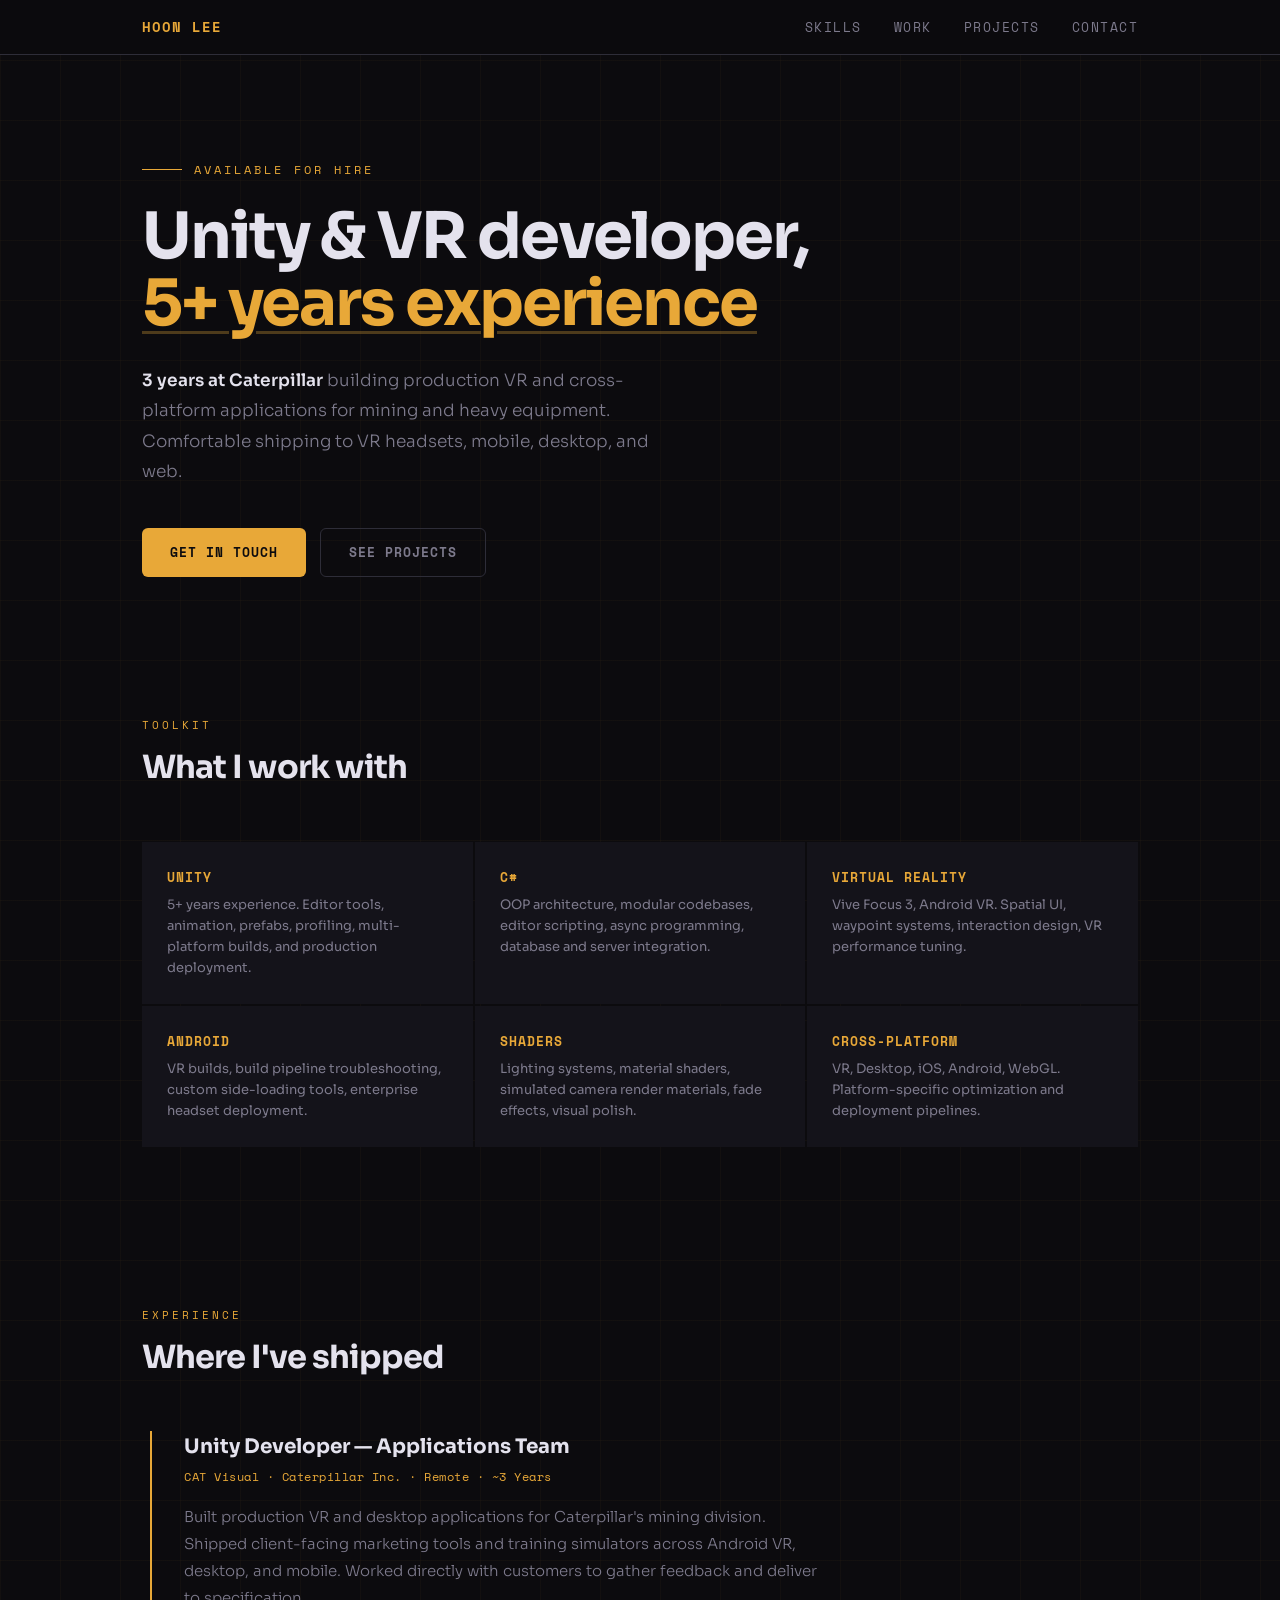
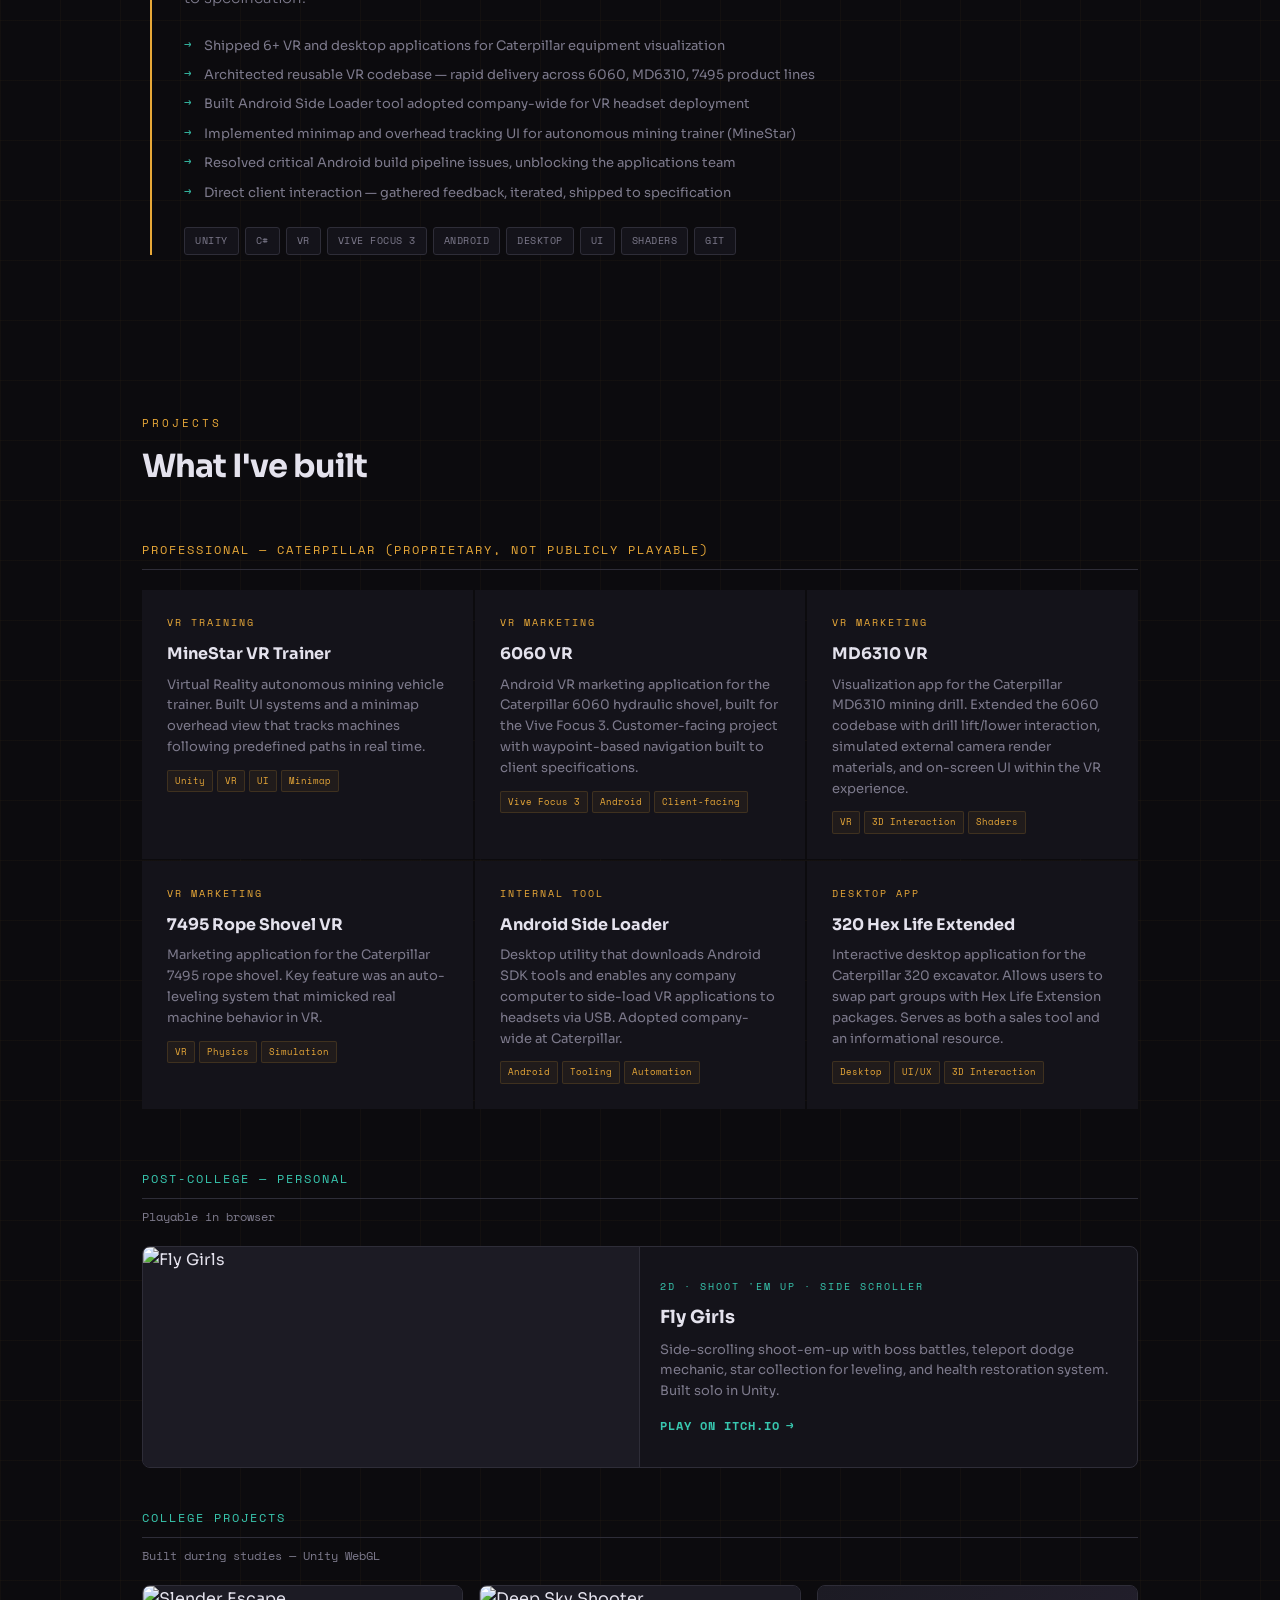
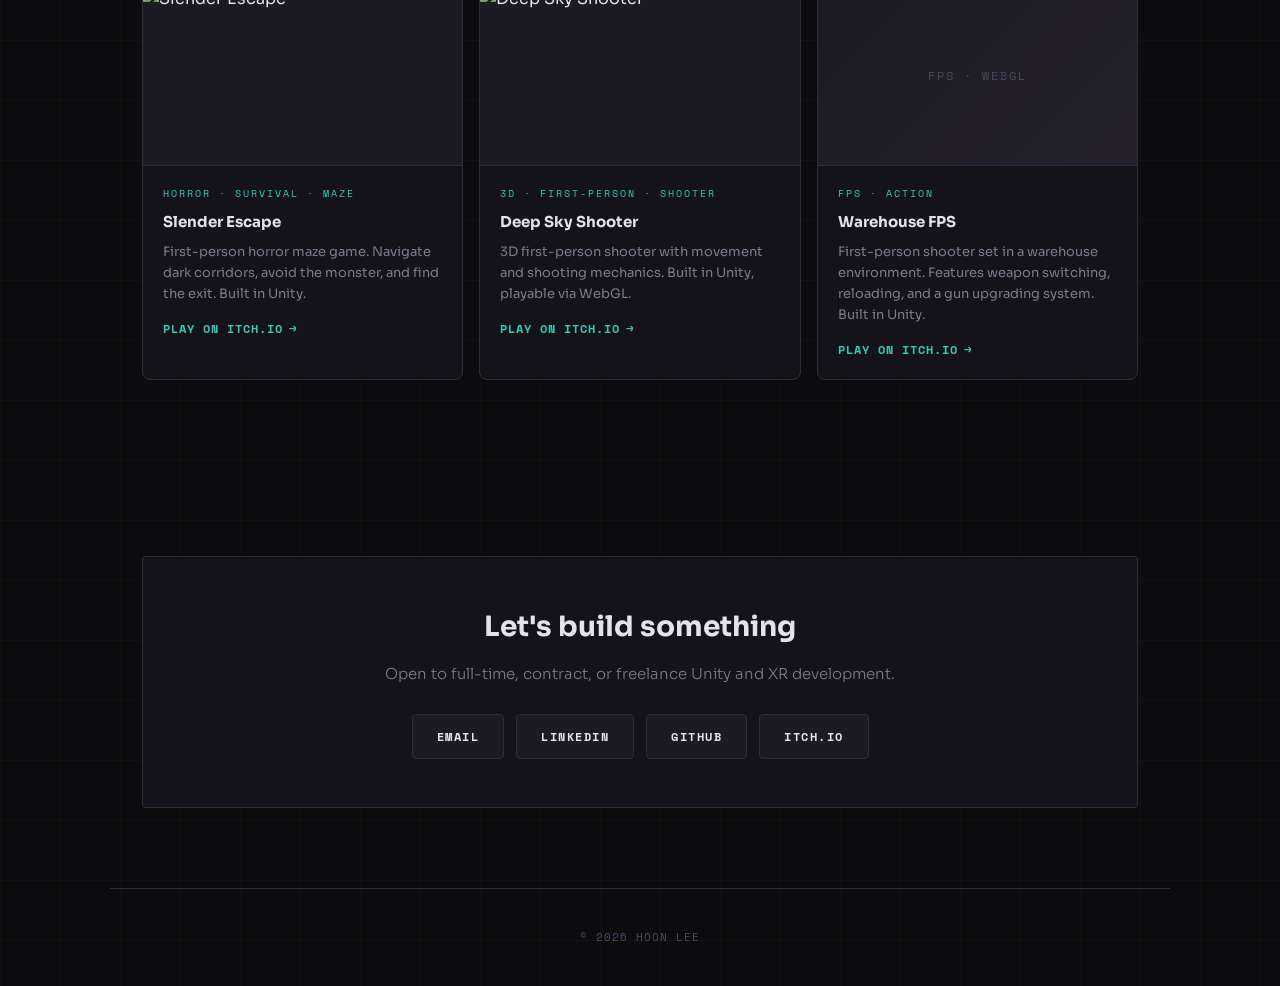
==== index.html @ 64b7b511 "Add files via upload" ====
<!DOCTYPE html>
<html lang="en">
<head>
<meta charset="UTF-8">
<meta name="viewport" content="width=device-width, initial-scale=1.0">
<title>Hoon Lee — Unity & VR Developer</title>
<link href="https://fonts.googleapis.com/css2?family=Space+Mono:wght@400;700&family=Sora:wght@300;400;600;700&display=swap" rel="stylesheet">
<style>
*, *::before, *::after { margin: 0; padding: 0; box-sizing: border-box; }
:root {
  --bg: #0c0b0e; --surface: #14131a; --surface2: #1c1b24; --border: #2e2d38;
  --text: #e4e2ed; --muted: #7d7a8c; --accent: #e8a838; --accent2: #38c8b0;
  --dim: #4a4860; --heading: 'Sora', sans-serif; --mono: 'Space Mono', monospace; --body: 'Sora', sans-serif;
}
body { font-family: var(--body); background: var(--bg); color: var(--text); line-height: 1.6; -webkit-font-smoothing: antialiased; background-image: linear-gradient(rgba(232,168,56,0.03) 1px, transparent 1px), linear-gradient(90deg, rgba(232,168,56,0.03) 1px, transparent 1px); background-size: 60px 60px; }
a { color: var(--accent2); text-decoration: none; transition: color 0.2s; }
a:hover { color: var(--accent); }
::selection { background: rgba(232,168,56,0.25); color: #fff; }
nav { position: fixed; top: 0; width: 100%; z-index: 100; background: rgba(12,11,14,0.9); backdrop-filter: blur(16px); border-bottom: 1px solid var(--border); }
nav .inner { max-width: 1060px; margin: 0 auto; padding: 16px 32px; display: flex; justify-content: space-between; align-items: center; }
nav .logo { font-family: var(--mono); font-weight: 700; font-size: 14px; color: var(--accent); letter-spacing: 1px; }
nav .links { display: flex; gap: 32px; }
nav .links a { color: var(--muted); font-size: 13px; font-family: var(--mono); text-transform: uppercase; letter-spacing: 1.5px; }
nav .links a:hover { color: var(--accent); }
.hero { max-width: 1060px; margin: 0 auto; padding: 160px 32px 60px; position: relative; }
.hero .eyebrow { font-family: var(--mono); font-size: 12px; color: var(--accent); text-transform: uppercase; letter-spacing: 3px; margin-bottom: 24px; display: flex; align-items: center; gap: 12px; }
.hero .eyebrow::before { content: ""; width: 40px; height: 1px; background: var(--accent); }
.hero h1 { font-family: var(--heading); font-size: clamp(40px, 7vw, 64px); font-weight: 700; line-height: 1.05; letter-spacing: -2px; margin-bottom: 28px; }
.hero h1 em { font-style: normal; color: var(--accent); text-decoration: underline; text-decoration-color: rgba(232,168,56,0.3); text-underline-offset: 6px; text-decoration-thickness: 3px; }
.hero .intro { font-size: 17px; color: var(--muted); max-width: 520px; line-height: 1.8; margin-bottom: 40px; font-weight: 300; }
.hero .intro strong { color: var(--text); font-weight: 600; }
.cta-row { display: flex; gap: 14px; flex-wrap: wrap; }
.btn { display: inline-flex; align-items: center; gap: 8px; padding: 13px 28px; border-radius: 6px; font-size: 13px; font-weight: 600; font-family: var(--mono); border: none; cursor: pointer; transition: all 0.25s; text-transform: uppercase; letter-spacing: 1px; }
.btn-primary { background: var(--accent); color: #0c0b0e; }
.btn-primary:hover { background: #d49530; color: #0c0b0e; }
.btn-ghost { background: transparent; color: var(--muted); border: 1px solid var(--border); }
.btn-ghost:hover { border-color: var(--accent); color: var(--accent); }
section { max-width: 1060px; margin: 0 auto; padding: 80px 32px; }
.sec-eyebrow { font-family: var(--mono); font-size: 11px; color: var(--accent); text-transform: uppercase; letter-spacing: 3px; margin-bottom: 8px; }
.sec-title { font-family: var(--heading); font-size: 32px; font-weight: 700; letter-spacing: -1px; margin-bottom: 48px; }
.skills-row { display: grid; grid-template-columns: repeat(3, 1fr); gap: 2px; }
.skill-item { background: var(--surface); padding: 24px; transition: background 0.2s; border: 1px solid transparent; }
.skill-item:hover { background: var(--surface2); border-color: var(--border); }
.skill-item h3 { font-family: var(--mono); font-size: 13px; color: var(--accent); text-transform: uppercase; letter-spacing: 1px; margin-bottom: 8px; }
.skill-item p { font-size: 13px; color: var(--muted); line-height: 1.6; }
.exp-block { border-left: 2px solid var(--accent); padding: 0 0 0 32px; margin-left: 8px; }
.exp-block .role { font-family: var(--heading); font-size: 20px; font-weight: 700; margin-bottom: 4px; }
.exp-block .meta { font-family: var(--mono); font-size: 12px; color: var(--accent); margin-bottom: 16px; letter-spacing: 0.5px; }
.exp-block .summary { font-size: 15px; color: var(--muted); line-height: 1.8; margin-bottom: 20px; max-width: 640px; font-weight: 300; }
.exp-list { list-style: none; padding: 0; margin-bottom: 20px; }
.exp-list li { font-size: 13px; color: var(--muted); line-height: 1.8; padding: 3px 0 3px 20px; position: relative; }
.exp-list li::before { content: "→"; position: absolute; left: 0; color: var(--accent2); font-family: var(--mono); font-size: 12px; }
.tag-row { display: flex; flex-wrap: wrap; gap: 6px; }
.tag-row span { font-size: 10px; font-family: var(--mono); padding: 5px 10px; background: var(--surface); border: 1px solid var(--border); border-radius: 3px; color: var(--muted); text-transform: uppercase; letter-spacing: 0.5px; }
.pro-label-bar { font-family: var(--mono); font-size: 12px; color: var(--accent); border-bottom: 1px solid var(--border); padding-bottom: 10px; margin-bottom: 20px; text-transform: uppercase; letter-spacing: 2px; }
.pro-grid { display: grid; grid-template-columns: repeat(auto-fit, minmax(300px, 1fr)); gap: 2px; margin-bottom: 60px; }
.pro-card { background: var(--surface); padding: 24px; border: 1px solid transparent; transition: all 0.2s; }
.pro-card:hover { border-color: var(--accent); background: var(--surface2); }
.pro-card .ptype { font-size: 10px; font-family: var(--mono); color: var(--accent); text-transform: uppercase; letter-spacing: 2px; margin-bottom: 10px; }
.pro-card h3 { font-size: 16px; font-weight: 700; margin-bottom: 8px; }
.pro-card p { font-size: 13px; color: var(--muted); line-height: 1.6; }
.pro-card .ptags { display: flex; flex-wrap: wrap; gap: 4px; margin-top: 12px; }
.pro-card .ptags span { font-size: 9px; font-family: var(--mono); padding: 3px 7px; background: rgba(232,168,56,0.06); border: 1px solid rgba(232,168,56,0.15); color: var(--accent); border-radius: 2px; }
.personal-label-bar { font-family: var(--mono); font-size: 12px; color: var(--accent2); border-bottom: 1px solid var(--border); padding-bottom: 10px; margin-bottom: 8px; text-transform: uppercase; letter-spacing: 2px; }
.personal-sub { font-size: 12px; color: var(--muted); margin-bottom: 20px; font-family: var(--mono); }
.game-grid { display: grid; grid-template-columns: repeat(auto-fit, minmax(280px, 1fr)); gap: 16px; margin-bottom: 16px; }
.game-card { background: var(--surface); border: 1px solid var(--border); border-radius: 8px; overflow: hidden; transition: all 0.25s; }
.game-card:hover { border-color: var(--accent2); transform: translateY(-4px); }
.game-card.featured { grid-column: 1 / -1; display: grid; grid-template-columns: 1fr 1fr; }
.game-thumb { height: 180px; background: var(--surface2); overflow: hidden; border-bottom: 1px solid var(--border); }
.game-card.featured .game-thumb { height: auto; min-height: 220px; border-bottom: none; border-right: 1px solid var(--border); }
.game-thumb img { width: 100%; height: 100%; object-fit: cover; display: block; }
.game-body { padding: 20px; display: flex; flex-direction: column; justify-content: center; }
.game-body .genre { font-size: 10px; font-family: var(--mono); color: var(--accent2); text-transform: uppercase; letter-spacing: 2px; margin-bottom: 8px; }
.game-body h3 { font-size: 18px; font-weight: 700; margin-bottom: 8px; }
.game-card:not(.featured) .game-body h3 { font-size: 15px; }
.game-body p { font-size: 13px; color: var(--muted); line-height: 1.6; margin-bottom: 14px; }
.game-link { display: inline-flex; align-items: center; gap: 6px; font-size: 12px; font-family: var(--mono); font-weight: 700; color: var(--accent2); text-transform: uppercase; letter-spacing: 1px; transition: color 0.2s; }
.game-link:hover { color: var(--accent); }
.game-link::after { content: "→"; }
.contact-block { background: var(--surface); border: 1px solid var(--border); padding: 48px; text-align: center; border-radius: 4px; }
.contact-block h2 { font-family: var(--heading); font-size: 28px; font-weight: 700; margin-bottom: 12px; }
.contact-block p { color: var(--muted); margin-bottom: 28px; font-size: 15px; font-weight: 300; }
.contact-row { display: flex; gap: 12px; justify-content: center; flex-wrap: wrap; }
.contact-row a { padding: 12px 24px; font-size: 12px; font-family: var(--mono); font-weight: 700; text-transform: uppercase; letter-spacing: 1.5px; background: var(--surface2); border: 1px solid var(--border); color: var(--text); border-radius: 4px; transition: all 0.2s; }
.contact-row a:hover { border-color: var(--accent); color: var(--accent); }
footer { max-width: 1060px; margin: 0 auto; padding: 40px 32px; text-align: center; font-family: var(--mono); font-size: 11px; color: var(--dim); border-top: 1px solid var(--border); letter-spacing: 1px; }
@media (max-width: 768px) { .skills-row { grid-template-columns: 1fr; } .game-card.featured { grid-template-columns: 1fr; } .game-card.featured .game-thumb { border-right: none; border-bottom: 1px solid var(--border); min-height: 180px; } nav .links { gap: 18px; } .hero { padding: 130px 20px 40px; } section { padding: 60px 20px; } }
</style>
</head>
<body>

<nav><div class="inner">
  <div class="logo">HOON LEE</div>
  <div class="links">
    <a href="#skills">Skills</a>
    <a href="#work">Work</a>
    <a href="#projects">Projects</a>
    <a href="#contact">Contact</a>
  </div>
</div></nav>

<div class="hero">
  <div class="eyebrow">Available for hire</div>
  <h1>Unity & VR developer,<br><em>5+ years experience</em></h1>
  <p class="intro">
    <strong>3 years at Caterpillar</strong> building production VR and cross-platform applications for mining and heavy equipment. Comfortable shipping to VR headsets, mobile, desktop, and web.
  </p>
  <div class="cta-row">
    <a href="mailto:hoon.lee.114@gmail.com" class="btn btn-primary">Get in touch</a>
    <a href="#projects" class="btn btn-ghost">See projects</a>
  </div>
</div>

<section id="skills">
  <div class="sec-eyebrow">Toolkit</div>
  <div class="sec-title">What I work with</div>
  <div class="skills-row">
    <div class="skill-item"><h3>Unity</h3><p>5+ years experience. Editor tools, animation, prefabs, profiling, multi-platform builds, and production deployment.</p></div>
    <div class="skill-item"><h3>C#</h3><p>OOP architecture, modular codebases, editor scripting, async programming, database and server integration.</p></div>
    <div class="skill-item"><h3>Virtual Reality</h3><p>Vive Focus 3, Android VR. Spatial UI, waypoint systems, interaction design, VR performance tuning.</p></div>
    <div class="skill-item"><h3>Android</h3><p>VR builds, build pipeline troubleshooting, custom side-loading tools, enterprise headset deployment.</p></div>
    <div class="skill-item"><h3>Shaders</h3><p>Lighting systems, material shaders, simulated camera render materials, fade effects, visual polish.</p></div>
    <div class="skill-item"><h3>Cross-Platform</h3><p>VR, Desktop, iOS, Android, WebGL. Platform-specific optimization and deployment pipelines.</p></div>
  </div>
</section>

<section id="work">
  <div class="sec-eyebrow">Experience</div>
  <div class="sec-title">Where I've shipped</div>
  <div class="exp-block">
    <div class="role">Unity Developer — Applications Team</div>
    <div class="meta">CAT Visual · Caterpillar Inc. · Remote · ~3 Years</div>
    <p class="summary">Built production VR and desktop applications for Caterpillar's mining division. Shipped client-facing marketing tools and training simulators across Android VR, desktop, and mobile. Worked directly with customers to gather feedback and deliver to specification.</p>
    <ul class="exp-list">
      <li>Shipped 6+ VR and desktop applications for Caterpillar equipment visualization</li>
      <li>Architected reusable VR codebase — rapid delivery across 6060, MD6310, 7495 product lines</li>
      <li>Built Android Side Loader tool adopted company-wide for VR headset deployment</li>
      <li>Implemented minimap and overhead tracking UI for autonomous mining trainer (MineStar)</li>
      <li>Resolved critical Android build pipeline issues, unblocking the applications team</li>
      <li>Direct client interaction — gathered feedback, iterated, shipped to specification</li>
    </ul>
    <div class="tag-row">
      <span>Unity</span><span>C#</span><span>VR</span><span>Vive Focus 3</span>
      <span>Android</span><span>Desktop</span><span>UI</span><span>Shaders</span><span>Git</span>
    </div>
  </div>
</section>

<section id="projects">
  <div class="sec-eyebrow">Projects</div>
  <div class="sec-title">What I've built</div>

  <div class="pro-label-bar">Professional — Caterpillar (proprietary, not publicly playable)</div>
  <div class="pro-grid">
    <div class="pro-card"><div class="ptype">VR Training</div><h3>MineStar VR Trainer</h3><p>Virtual Reality autonomous mining vehicle trainer. Built UI systems and a minimap overhead view that tracks machines following predefined paths in real time.</p><div class="ptags"><span>Unity</span><span>VR</span><span>UI</span><span>Minimap</span></div></div>
    <div class="pro-card"><div class="ptype">VR Marketing</div><h3>6060 VR</h3><p>Android VR marketing application for the Caterpillar 6060 hydraulic shovel, built for the Vive Focus 3. Customer-facing project with waypoint-based navigation built to client specifications.</p><div class="ptags"><span>Vive Focus 3</span><span>Android</span><span>Client-facing</span></div></div>
    <div class="pro-card"><div class="ptype">VR Marketing</div><h3>MD6310 VR</h3><p>Visualization app for the Caterpillar MD6310 mining drill. Extended the 6060 codebase with drill lift/lower interaction, simulated external camera render materials, and on-screen UI within the VR experience.</p><div class="ptags"><span>VR</span><span>3D Interaction</span><span>Shaders</span></div></div>
    <div class="pro-card"><div class="ptype">VR Marketing</div><h3>7495 Rope Shovel VR</h3><p>Marketing application for the Caterpillar 7495 rope shovel. Key feature was an auto-leveling system that mimicked real machine behavior in VR.</p><div class="ptags"><span>VR</span><span>Physics</span><span>Simulation</span></div></div>
    <div class="pro-card"><div class="ptype">Internal Tool</div><h3>Android Side Loader</h3><p>Desktop utility that downloads Android SDK tools and enables any company computer to side-load VR applications to headsets via USB. Adopted company-wide at Caterpillar.</p><div class="ptags"><span>Android</span><span>Tooling</span><span>Automation</span></div></div>
    <div class="pro-card"><div class="ptype">Desktop App</div><h3>320 Hex Life Extended</h3><p>Interactive desktop application for the Caterpillar 320 excavator. Allows users to swap part groups with Hex Life Extension packages. Serves as both a sales tool and an informational resource.</p><div class="ptags"><span>Desktop</span><span>UI/UX</span><span>3D Interaction</span></div></div>
  </div>

  <div class="personal-label-bar">Post-College — Personal</div>
  <div class="personal-sub">Playable in browser</div>
  <div class="game-grid" style="margin-bottom: 40px;">
    <div class="game-card featured">
      <div class="game-thumb"><img src="https://img.itch.zone/aW1hZ2UvMTMxNzE5NS83NjU5ODg1LnBuZw==/original/VLZC6c.png" alt="Fly Girls"></div>
      <div class="game-body">
        <div class="genre">2D · Shoot 'Em Up · Side Scroller</div>
        <h3>Fly Girls</h3>
        <p>Side-scrolling shoot-em-up with boss battles, teleport dodge mechanic, star collection for leveling, and health restoration system. Built solo in Unity.</p>
        <a href="https://hoonlee119.itch.io/fly-girls" target="_blank" class="game-link">Play on itch.io</a>
      </div>
    </div>
  </div>

  <div class="personal-label-bar">College Projects</div>
  <div class="personal-sub">Built during studies — Unity WebGL</div>
  <div class="game-grid">
    <div class="game-card">
      <div class="game-thumb"><img src="https://img.itch.zone/aW1hZ2UvMTM4MjY2My84MTAwMjYwLnBuZw==/original/MjdB%2Ff.png" alt="Slender Escape"></div>
      <div class="game-body">
        <div class="genre">Horror · Survival · Maze</div>
        <h3>Slender Escape</h3>
        <p>First-person horror maze game. Navigate dark corridors, avoid the monster, and find the exit. Built in Unity.</p>
        <a href="https://hoonlee119.itch.io/slender-escape" target="_blank" class="game-link">Play on itch.io</a>
      </div>
    </div>
    <div class="game-card">
      <div class="game-thumb"><img src="https://img.itch.zone/aW1hZ2UvMTM3OTkyNy84MTAwMjA3LnBuZw==/original/qgqDSd.png" alt="Deep Sky Shooter"></div>
      <div class="game-body">
        <div class="genre">3D · First-Person · Shooter</div>
        <h3>Deep Sky Shooter</h3>
        <p>3D first-person shooter with movement and shooting mechanics. Built in Unity, playable via WebGL.</p>
        <a href="https://hoonlee119.itch.io/skyshooter" target="_blank" class="game-link">Play on itch.io</a>
      </div>
    </div>
    <div class="game-card">
      <div class="game-thumb" style="background: linear-gradient(135deg, #1c1b24, #24202e); display:flex; align-items:center; justify-content:center;"><span style="color: var(--dim); font-family: var(--mono); font-size: 12px; letter-spacing: 2px;">FPS · WEBGL</span></div>
      <div class="game-body">
        <div class="genre">FPS · Action</div>
        <h3>Warehouse FPS</h3>
        <p>First-person shooter set in a warehouse environment. Features weapon switching, reloading, and a gun upgrading system. Built in Unity.</p>
        <a href="https://hoonlee119.itch.io/warehouse-fps" target="_blank" class="game-link">Play on itch.io</a>
      </div>
    </div>
  </div>
</section>

<section id="contact">
  <div class="contact-block">
    <h2>Let's build something</h2>
    <p>Open to full-time, contract, or freelance Unity and XR development.</p>
    <div class="contact-row">
      <a href="mailto:hoon.lee.114@gmail.com">Email</a>
      <a href="https://www.linkedin.com/in/hoon-lee-751115164/" target="_blank">LinkedIn</a>
      <a href="https://github.com/heaplar" target="_blank">GitHub</a>
      <a href="https://hoonlee119.itch.io" target="_blank">itch.io</a>
    </div>
  </div>
</section>

<footer>&copy; 2026 HOON LEE</footer>

</body>
</html>
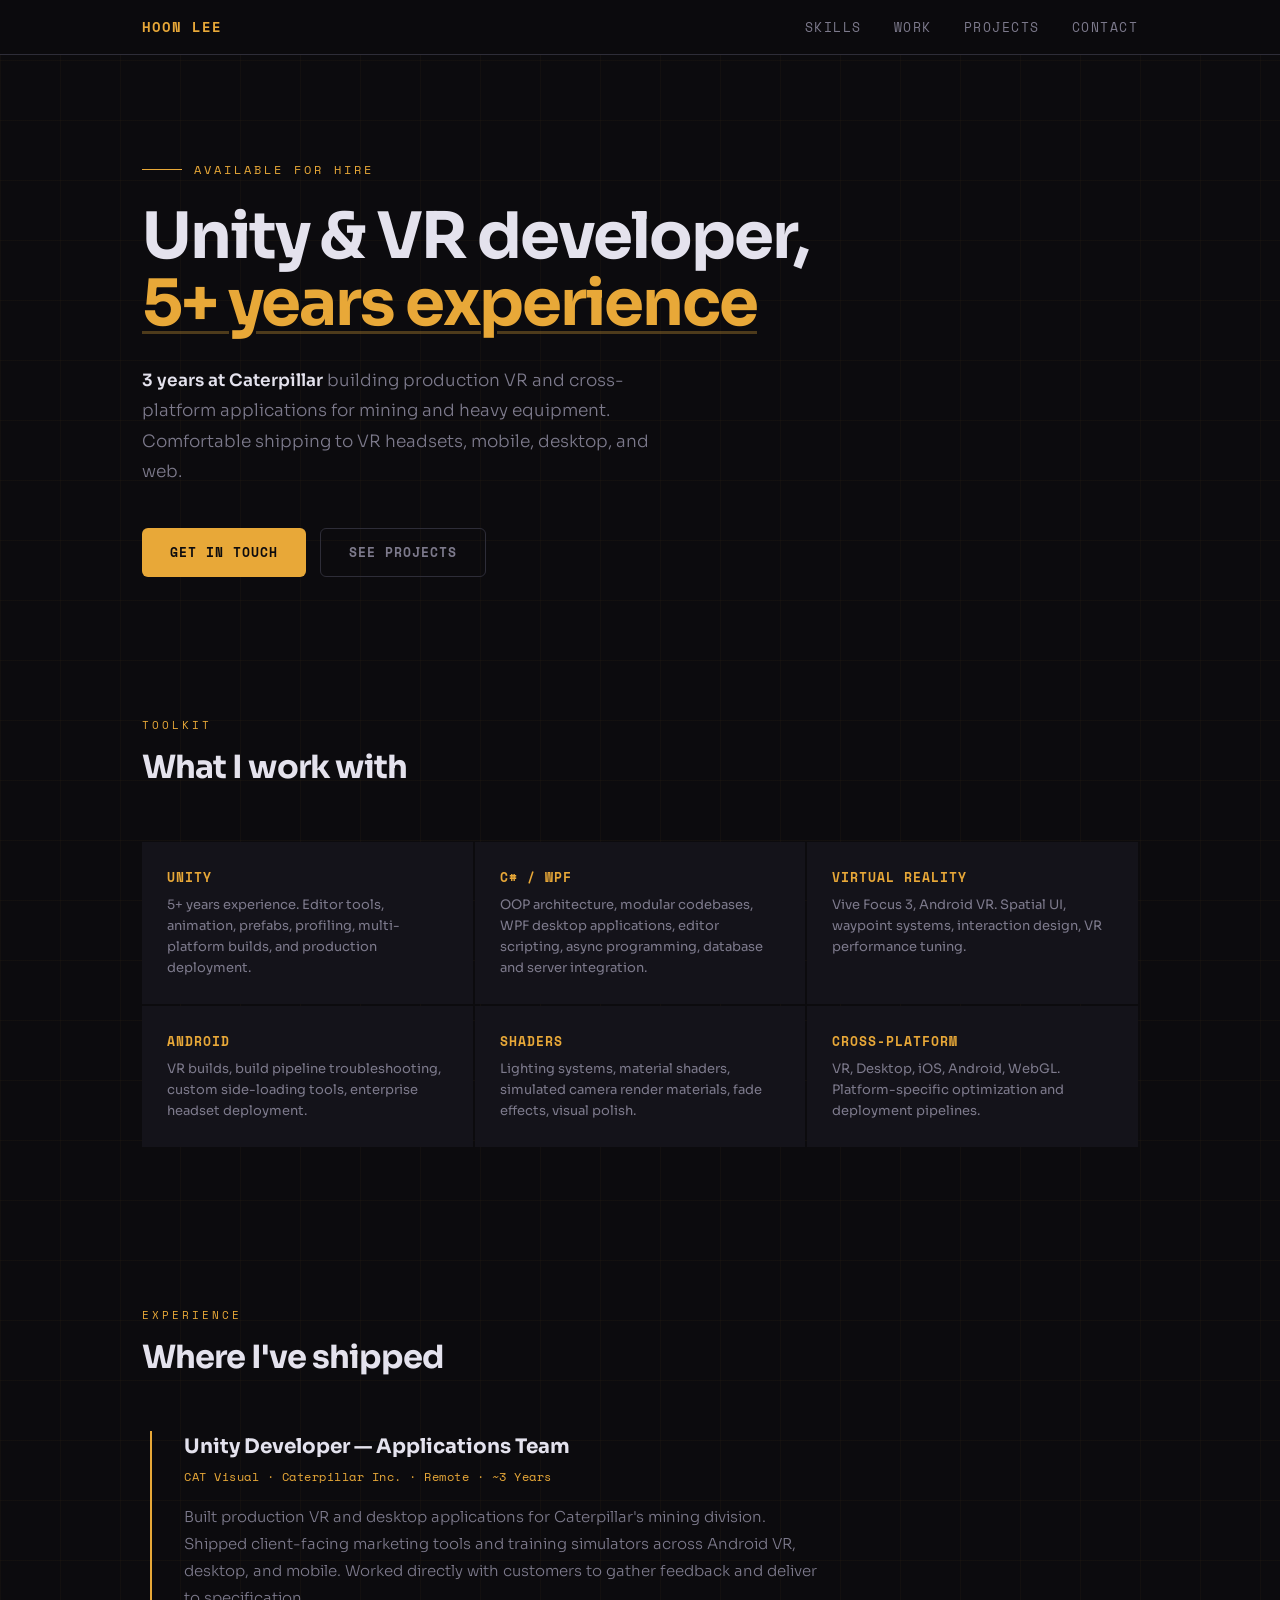
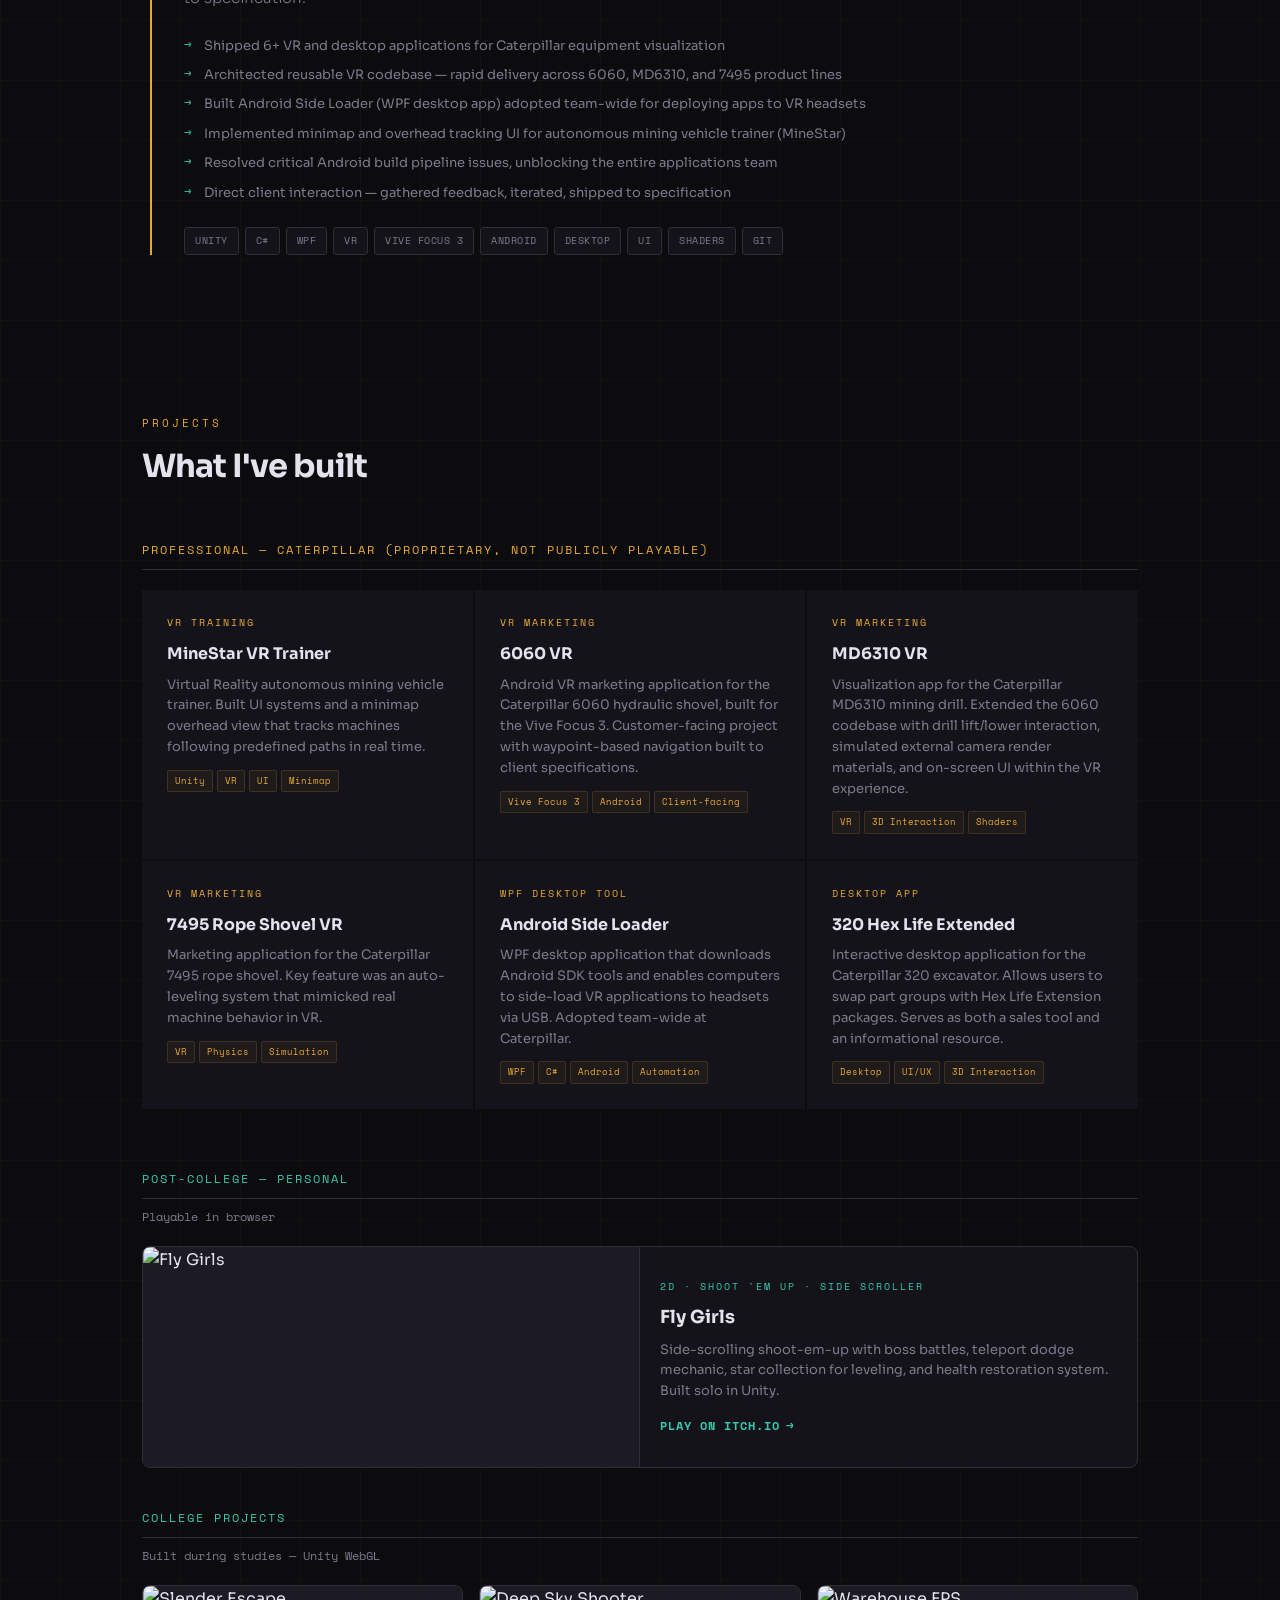
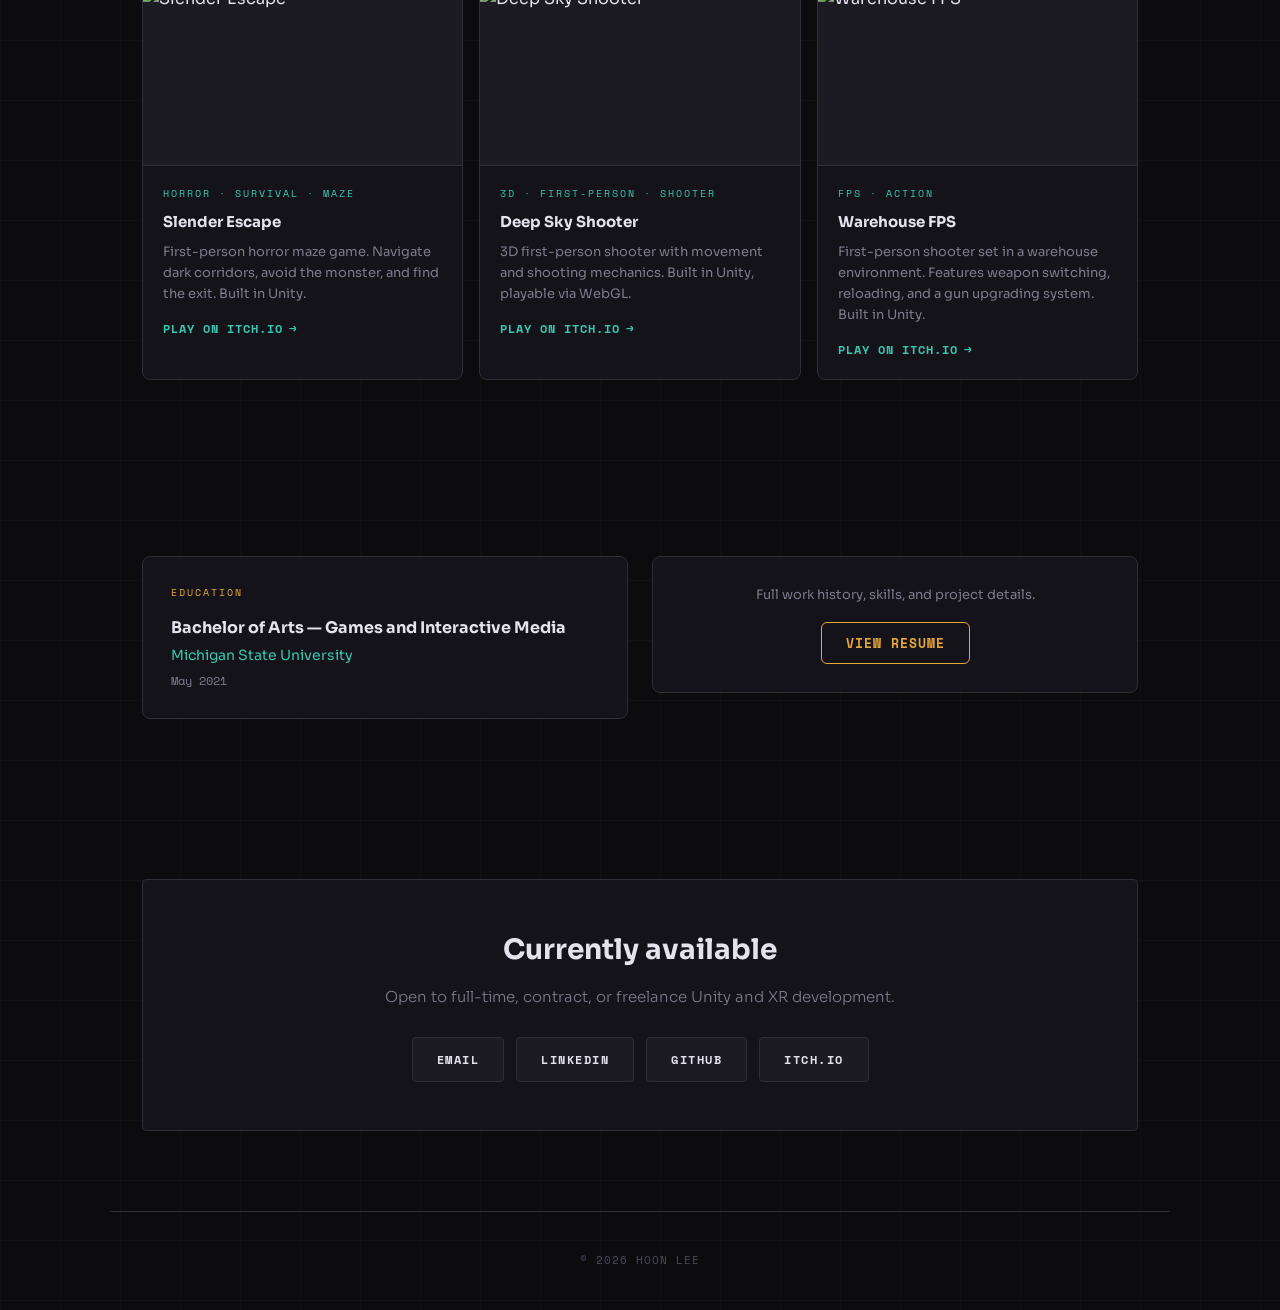
==== commit 802a3365: "Add files via upload" ====
--- a/index.html
+++ b/index.html
@@ -22,7 +22,7 @@
 nav .links { display: flex; gap: 32px; }
 nav .links a { color: var(--muted); font-size: 13px; font-family: var(--mono); text-transform: uppercase; letter-spacing: 1.5px; }
 nav .links a:hover { color: var(--accent); }
-.hero { max-width: 1060px; margin: 0 auto; padding: 160px 32px 60px; position: relative; }
+.hero { max-width: 1060px; margin: 0 auto; padding: 160px 32px 60px; }
 .hero .eyebrow { font-family: var(--mono); font-size: 12px; color: var(--accent); text-transform: uppercase; letter-spacing: 3px; margin-bottom: 24px; display: flex; align-items: center; gap: 12px; }
 .hero .eyebrow::before { content: ""; width: 40px; height: 1px; background: var(--accent); }
 .hero h1 { font-family: var(--heading); font-size: clamp(40px, 7vw, 64px); font-weight: 700; line-height: 1.05; letter-spacing: -2px; margin-bottom: 28px; }
@@ -78,6 +78,16 @@
 .game-link { display: inline-flex; align-items: center; gap: 6px; font-size: 12px; font-family: var(--mono); font-weight: 700; color: var(--accent2); text-transform: uppercase; letter-spacing: 1px; transition: color 0.2s; }
 .game-link:hover { color: var(--accent); }
 .game-link::after { content: "→"; }
+.bottom-row { display: grid; grid-template-columns: 1fr 1fr; gap: 24px; align-items: start; }
+.edu-card { background: var(--surface); border: 1px solid var(--border); border-radius: 8px; padding: 28px; }
+.edu-card .edu-eyebrow { font-family: var(--mono); font-size: 10px; color: var(--accent); text-transform: uppercase; letter-spacing: 2px; margin-bottom: 14px; }
+.edu-card .degree { font-size: 16px; font-weight: 700; margin-bottom: 4px; }
+.edu-card .school { font-size: 14px; color: var(--accent2); margin-bottom: 4px; }
+.edu-card .year { font-family: var(--mono); font-size: 12px; color: var(--muted); }
+.resume-card { background: var(--surface); border: 1px solid var(--border); border-radius: 8px; padding: 28px; display: flex; flex-direction: column; justify-content: center; align-items: center; text-align: center; }
+.resume-card p { font-size: 13px; color: var(--muted); margin-bottom: 16px; }
+.resume-link { display: inline-flex; align-items: center; gap: 8px; font-size: 13px; font-family: var(--mono); font-weight: 700; color: var(--accent); text-transform: uppercase; letter-spacing: 1px; padding: 10px 24px; border: 1px solid var(--accent); border-radius: 6px; transition: all 0.2s; }
+.resume-link:hover { background: var(--accent); color: #0c0b0e; }
 .contact-block { background: var(--surface); border: 1px solid var(--border); padding: 48px; text-align: center; border-radius: 4px; }
 .contact-block h2 { font-family: var(--heading); font-size: 28px; font-weight: 700; margin-bottom: 12px; }
 .contact-block p { color: var(--muted); margin-bottom: 28px; font-size: 15px; font-weight: 300; }
@@ -85,7 +95,7 @@
 .contact-row a { padding: 12px 24px; font-size: 12px; font-family: var(--mono); font-weight: 700; text-transform: uppercase; letter-spacing: 1.5px; background: var(--surface2); border: 1px solid var(--border); color: var(--text); border-radius: 4px; transition: all 0.2s; }
 .contact-row a:hover { border-color: var(--accent); color: var(--accent); }
 footer { max-width: 1060px; margin: 0 auto; padding: 40px 32px; text-align: center; font-family: var(--mono); font-size: 11px; color: var(--dim); border-top: 1px solid var(--border); letter-spacing: 1px; }
-@media (max-width: 768px) { .skills-row { grid-template-columns: 1fr; } .game-card.featured { grid-template-columns: 1fr; } .game-card.featured .game-thumb { border-right: none; border-bottom: 1px solid var(--border); min-height: 180px; } nav .links { gap: 18px; } .hero { padding: 130px 20px 40px; } section { padding: 60px 20px; } }
+@media (max-width: 768px) { .skills-row { grid-template-columns: 1fr; } .game-card.featured { grid-template-columns: 1fr; } .game-card.featured .game-thumb { border-right: none; border-bottom: 1px solid var(--border); min-height: 180px; } nav .links { gap: 18px; } .hero { padding: 130px 20px 40px; } section { padding: 60px 20px; } .bottom-row { grid-template-columns: 1fr; } }
 </style>
 </head>
 <body>
@@ -117,7 +127,7 @@
   <div class="sec-title">What I work with</div>
   <div class="skills-row">
     <div class="skill-item"><h3>Unity</h3><p>5+ years experience. Editor tools, animation, prefabs, profiling, multi-platform builds, and production deployment.</p></div>
-    <div class="skill-item"><h3>C#</h3><p>OOP architecture, modular codebases, editor scripting, async programming, database and server integration.</p></div>
+    <div class="skill-item"><h3>C# / WPF</h3><p>OOP architecture, modular codebases, WPF desktop applications, editor scripting, async programming, database and server integration.</p></div>
     <div class="skill-item"><h3>Virtual Reality</h3><p>Vive Focus 3, Android VR. Spatial UI, waypoint systems, interaction design, VR performance tuning.</p></div>
     <div class="skill-item"><h3>Android</h3><p>VR builds, build pipeline troubleshooting, custom side-loading tools, enterprise headset deployment.</p></div>
     <div class="skill-item"><h3>Shaders</h3><p>Lighting systems, material shaders, simulated camera render materials, fade effects, visual polish.</p></div>
@@ -134,14 +144,14 @@
     <p class="summary">Built production VR and desktop applications for Caterpillar's mining division. Shipped client-facing marketing tools and training simulators across Android VR, desktop, and mobile. Worked directly with customers to gather feedback and deliver to specification.</p>
     <ul class="exp-list">
       <li>Shipped 6+ VR and desktop applications for Caterpillar equipment visualization</li>
-      <li>Architected reusable VR codebase — rapid delivery across 6060, MD6310, 7495 product lines</li>
-      <li>Built Android Side Loader tool adopted company-wide for VR headset deployment</li>
-      <li>Implemented minimap and overhead tracking UI for autonomous mining trainer (MineStar)</li>
-      <li>Resolved critical Android build pipeline issues, unblocking the applications team</li>
+      <li>Architected reusable VR codebase — rapid delivery across 6060, MD6310, and 7495 product lines</li>
+      <li>Built Android Side Loader (WPF desktop app) adopted team-wide for deploying apps to VR headsets</li>
+      <li>Implemented minimap and overhead tracking UI for autonomous mining vehicle trainer (MineStar)</li>
+      <li>Resolved critical Android build pipeline issues, unblocking the entire applications team</li>
       <li>Direct client interaction — gathered feedback, iterated, shipped to specification</li>
     </ul>
     <div class="tag-row">
-      <span>Unity</span><span>C#</span><span>VR</span><span>Vive Focus 3</span>
+      <span>Unity</span><span>C#</span><span>WPF</span><span>VR</span><span>Vive Focus 3</span>
       <span>Android</span><span>Desktop</span><span>UI</span><span>Shaders</span><span>Git</span>
     </div>
   </div>
@@ -157,7 +167,7 @@
     <div class="pro-card"><div class="ptype">VR Marketing</div><h3>6060 VR</h3><p>Android VR marketing application for the Caterpillar 6060 hydraulic shovel, built for the Vive Focus 3. Customer-facing project with waypoint-based navigation built to client specifications.</p><div class="ptags"><span>Vive Focus 3</span><span>Android</span><span>Client-facing</span></div></div>
     <div class="pro-card"><div class="ptype">VR Marketing</div><h3>MD6310 VR</h3><p>Visualization app for the Caterpillar MD6310 mining drill. Extended the 6060 codebase with drill lift/lower interaction, simulated external camera render materials, and on-screen UI within the VR experience.</p><div class="ptags"><span>VR</span><span>3D Interaction</span><span>Shaders</span></div></div>
     <div class="pro-card"><div class="ptype">VR Marketing</div><h3>7495 Rope Shovel VR</h3><p>Marketing application for the Caterpillar 7495 rope shovel. Key feature was an auto-leveling system that mimicked real machine behavior in VR.</p><div class="ptags"><span>VR</span><span>Physics</span><span>Simulation</span></div></div>
-    <div class="pro-card"><div class="ptype">Internal Tool</div><h3>Android Side Loader</h3><p>Desktop utility that downloads Android SDK tools and enables any company computer to side-load VR applications to headsets via USB. Adopted company-wide at Caterpillar.</p><div class="ptags"><span>Android</span><span>Tooling</span><span>Automation</span></div></div>
+    <div class="pro-card"><div class="ptype">WPF Desktop Tool</div><h3>Android Side Loader</h3><p>WPF desktop application that downloads Android SDK tools and enables computers to side-load VR applications to headsets via USB. Adopted team-wide at Caterpillar.</p><div class="ptags"><span>WPF</span><span>C#</span><span>Android</span><span>Automation</span></div></div>
     <div class="pro-card"><div class="ptype">Desktop App</div><h3>320 Hex Life Extended</h3><p>Interactive desktop application for the Caterpillar 320 excavator. Allows users to swap part groups with Hex Life Extension packages. Serves as both a sales tool and an informational resource.</p><div class="ptags"><span>Desktop</span><span>UI/UX</span><span>3D Interaction</span></div></div>
   </div>
 
@@ -197,7 +207,7 @@
       </div>
     </div>
     <div class="game-card">
-      <div class="game-thumb" style="background: linear-gradient(135deg, #1c1b24, #24202e); display:flex; align-items:center; justify-content:center;"><span style="color: var(--dim); font-family: var(--mono); font-size: 12px; letter-spacing: 2px;">FPS · WEBGL</span></div>
+      <div class="game-thumb"><img src="https://img.itch.zone/aW1nLzI2NDgxNTgyLnBuZw==/315x250%23c/9A9AXL.png" alt="Warehouse FPS"></div>
       <div class="game-body">
         <div class="genre">FPS · Action</div>
         <h3>Warehouse FPS</h3>
@@ -208,9 +218,25 @@
   </div>
 </section>
 
+<!-- EDUCATION + RESUME below projects -->
+<section>
+  <div class="bottom-row">
+    <div class="edu-card">
+      <div class="edu-eyebrow">Education</div>
+      <div class="degree">Bachelor of Arts — Games and Interactive Media</div>
+      <div class="school">Michigan State University</div>
+      <div class="year">May 2021</div>
+    </div>
+    <div class="resume-card">
+      <p>Full work history, skills, and project details.</p>
+      <a href="Hoon_Lee_Resume.pdf" target="_blank" class="resume-link">View Resume</a>
+    </div>
+  </div>
+</section>
+
 <section id="contact">
   <div class="contact-block">
-    <h2>Let's build something</h2>
+    <h2>Currently available</h2>
     <p>Open to full-time, contract, or freelance Unity and XR development.</p>
     <div class="contact-row">
       <a href="mailto:hoon.lee.114@gmail.com">Email</a>
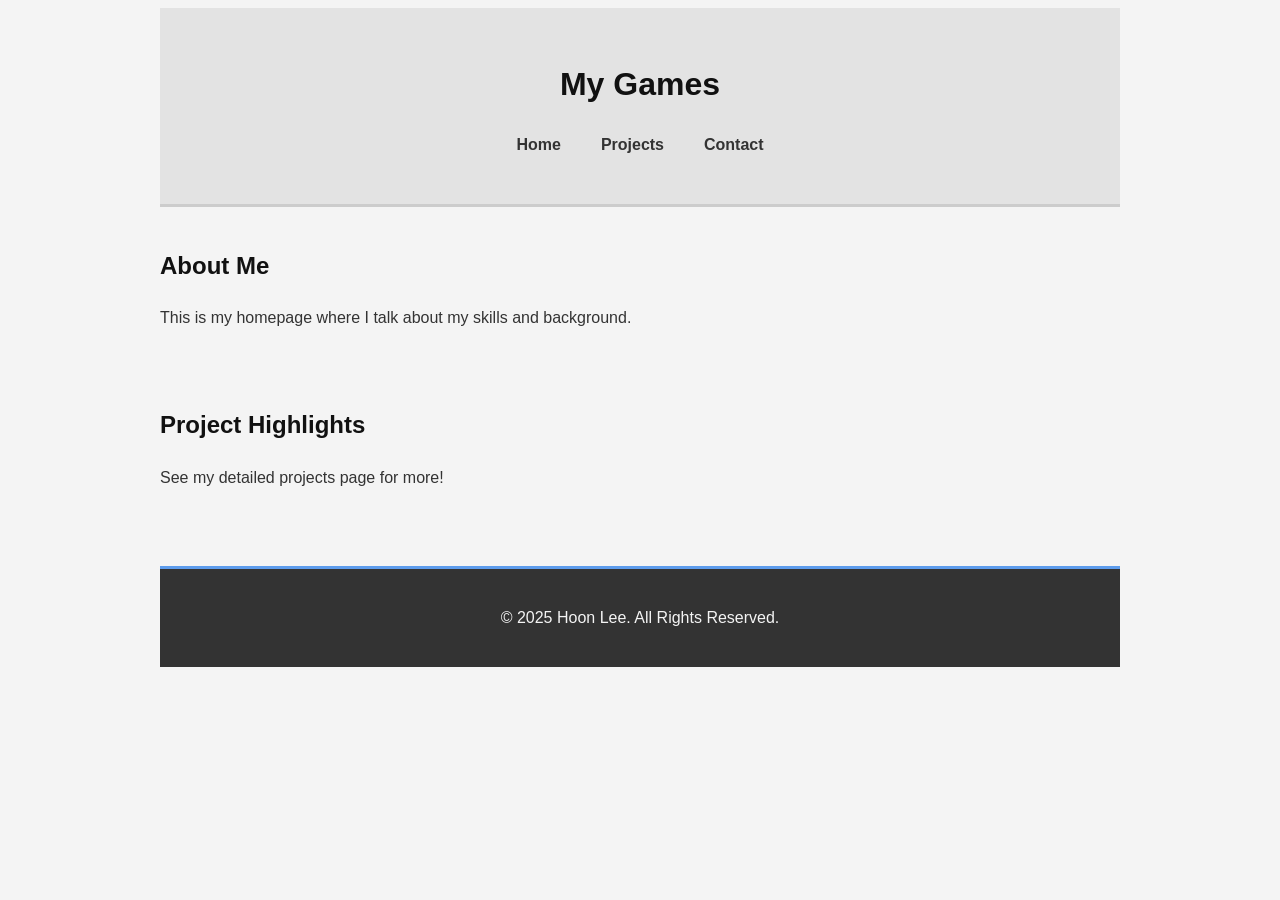
==== commit 36ca9e34: "Update" ====
--- a/index.html
+++ b/index.html
@@ -1,253 +1,40 @@
 <!DOCTYPE html>
 <html lang="en">
 <head>
-<meta charset="UTF-8">
-<meta name="viewport" content="width=device-width, initial-scale=1.0">
-<title>Hoon Lee — Unity & VR Developer</title>
-<link href="https://fonts.googleapis.com/css2?family=Space+Mono:wght@400;700&family=Sora:wght@300;400;600;700&display=swap" rel="stylesheet">
-<style>
-*, *::before, *::after { margin: 0; padding: 0; box-sizing: border-box; }
-:root {
-  --bg: #0c0b0e; --surface: #14131a; --surface2: #1c1b24; --border: #2e2d38;
-  --text: #e4e2ed; --muted: #7d7a8c; --accent: #e8a838; --accent2: #38c8b0;
-  --dim: #4a4860; --heading: 'Sora', sans-serif; --mono: 'Space Mono', monospace; --body: 'Sora', sans-serif;
-}
-body { font-family: var(--body); background: var(--bg); color: var(--text); line-height: 1.6; -webkit-font-smoothing: antialiased; background-image: linear-gradient(rgba(232,168,56,0.03) 1px, transparent 1px), linear-gradient(90deg, rgba(232,168,56,0.03) 1px, transparent 1px); background-size: 60px 60px; }
-a { color: var(--accent2); text-decoration: none; transition: color 0.2s; }
-a:hover { color: var(--accent); }
-::selection { background: rgba(232,168,56,0.25); color: #fff; }
-nav { position: fixed; top: 0; width: 100%; z-index: 100; background: rgba(12,11,14,0.9); backdrop-filter: blur(16px); border-bottom: 1px solid var(--border); }
-nav .inner { max-width: 1060px; margin: 0 auto; padding: 16px 32px; display: flex; justify-content: space-between; align-items: center; }
-nav .logo { font-family: var(--mono); font-weight: 700; font-size: 14px; color: var(--accent); letter-spacing: 1px; }
-nav .links { display: flex; gap: 32px; }
-nav .links a { color: var(--muted); font-size: 13px; font-family: var(--mono); text-transform: uppercase; letter-spacing: 1.5px; }
-nav .links a:hover { color: var(--accent); }
-.hero { max-width: 1060px; margin: 0 auto; padding: 160px 32px 60px; }
-.hero .eyebrow { font-family: var(--mono); font-size: 12px; color: var(--accent); text-transform: uppercase; letter-spacing: 3px; margin-bottom: 24px; display: flex; align-items: center; gap: 12px; }
-.hero .eyebrow::before { content: ""; width: 40px; height: 1px; background: var(--accent); }
-.hero h1 { font-family: var(--heading); font-size: clamp(40px, 7vw, 64px); font-weight: 700; line-height: 1.05; letter-spacing: -2px; margin-bottom: 28px; }
-.hero h1 em { font-style: normal; color: var(--accent); text-decoration: underline; text-decoration-color: rgba(232,168,56,0.3); text-underline-offset: 6px; text-decoration-thickness: 3px; }
-.hero .intro { font-size: 17px; color: var(--muted); max-width: 520px; line-height: 1.8; margin-bottom: 40px; font-weight: 300; }
-.hero .intro strong { color: var(--text); font-weight: 600; }
-.cta-row { display: flex; gap: 14px; flex-wrap: wrap; }
-.btn { display: inline-flex; align-items: center; gap: 8px; padding: 13px 28px; border-radius: 6px; font-size: 13px; font-weight: 600; font-family: var(--mono); border: none; cursor: pointer; transition: all 0.25s; text-transform: uppercase; letter-spacing: 1px; }
-.btn-primary { background: var(--accent); color: #0c0b0e; }
-.btn-primary:hover { background: #d49530; color: #0c0b0e; }
-.btn-ghost { background: transparent; color: var(--muted); border: 1px solid var(--border); }
-.btn-ghost:hover { border-color: var(--accent); color: var(--accent); }
-section { max-width: 1060px; margin: 0 auto; padding: 80px 32px; }
-.sec-eyebrow { font-family: var(--mono); font-size: 11px; color: var(--accent); text-transform: uppercase; letter-spacing: 3px; margin-bottom: 8px; }
-.sec-title { font-family: var(--heading); font-size: 32px; font-weight: 700; letter-spacing: -1px; margin-bottom: 48px; }
-.skills-row { display: grid; grid-template-columns: repeat(3, 1fr); gap: 2px; }
-.skill-item { background: var(--surface); padding: 24px; transition: background 0.2s; border: 1px solid transparent; }
-.skill-item:hover { background: var(--surface2); border-color: var(--border); }
-.skill-item h3 { font-family: var(--mono); font-size: 13px; color: var(--accent); text-transform: uppercase; letter-spacing: 1px; margin-bottom: 8px; }
-.skill-item p { font-size: 13px; color: var(--muted); line-height: 1.6; }
-.exp-block { border-left: 2px solid var(--accent); padding: 0 0 0 32px; margin-left: 8px; }
-.exp-block .role { font-family: var(--heading); font-size: 20px; font-weight: 700; margin-bottom: 4px; }
-.exp-block .meta { font-family: var(--mono); font-size: 12px; color: var(--accent); margin-bottom: 16px; letter-spacing: 0.5px; }
-.exp-block .summary { font-size: 15px; color: var(--muted); line-height: 1.8; margin-bottom: 20px; max-width: 640px; font-weight: 300; }
-.exp-list { list-style: none; padding: 0; margin-bottom: 20px; }
-.exp-list li { font-size: 13px; color: var(--muted); line-height: 1.8; padding: 3px 0 3px 20px; position: relative; }
-.exp-list li::before { content: "→"; position: absolute; left: 0; color: var(--accent2); font-family: var(--mono); font-size: 12px; }
-.tag-row { display: flex; flex-wrap: wrap; gap: 6px; }
-.tag-row span { font-size: 10px; font-family: var(--mono); padding: 5px 10px; background: var(--surface); border: 1px solid var(--border); border-radius: 3px; color: var(--muted); text-transform: uppercase; letter-spacing: 0.5px; }
-.pro-label-bar { font-family: var(--mono); font-size: 12px; color: var(--accent); border-bottom: 1px solid var(--border); padding-bottom: 10px; margin-bottom: 20px; text-transform: uppercase; letter-spacing: 2px; }
-.pro-grid { display: grid; grid-template-columns: repeat(auto-fit, minmax(300px, 1fr)); gap: 2px; margin-bottom: 60px; }
-.pro-card { background: var(--surface); padding: 24px; border: 1px solid transparent; transition: all 0.2s; }
-.pro-card:hover { border-color: var(--accent); background: var(--surface2); }
-.pro-card .ptype { font-size: 10px; font-family: var(--mono); color: var(--accent); text-transform: uppercase; letter-spacing: 2px; margin-bottom: 10px; }
-.pro-card h3 { font-size: 16px; font-weight: 700; margin-bottom: 8px; }
-.pro-card p { font-size: 13px; color: var(--muted); line-height: 1.6; }
-.pro-card .ptags { display: flex; flex-wrap: wrap; gap: 4px; margin-top: 12px; }
-.pro-card .ptags span { font-size: 9px; font-family: var(--mono); padding: 3px 7px; background: rgba(232,168,56,0.06); border: 1px solid rgba(232,168,56,0.15); color: var(--accent); border-radius: 2px; }
-.personal-label-bar { font-family: var(--mono); font-size: 12px; color: var(--accent2); border-bottom: 1px solid var(--border); padding-bottom: 10px; margin-bottom: 8px; text-transform: uppercase; letter-spacing: 2px; }
-.personal-sub { font-size: 12px; color: var(--muted); margin-bottom: 20px; font-family: var(--mono); }
-.game-grid { display: grid; grid-template-columns: repeat(auto-fit, minmax(280px, 1fr)); gap: 16px; margin-bottom: 16px; }
-.game-card { background: var(--surface); border: 1px solid var(--border); border-radius: 8px; overflow: hidden; transition: all 0.25s; }
-.game-card:hover { border-color: var(--accent2); transform: translateY(-4px); }
-.game-card.featured { grid-column: 1 / -1; display: grid; grid-template-columns: 1fr 1fr; }
-.game-thumb { height: 180px; background: var(--surface2); overflow: hidden; border-bottom: 1px solid var(--border); }
-.game-card.featured .game-thumb { height: auto; min-height: 220px; border-bottom: none; border-right: 1px solid var(--border); }
-.game-thumb img { width: 100%; height: 100%; object-fit: cover; display: block; }
-.game-body { padding: 20px; display: flex; flex-direction: column; justify-content: center; }
-.game-body .genre { font-size: 10px; font-family: var(--mono); color: var(--accent2); text-transform: uppercase; letter-spacing: 2px; margin-bottom: 8px; }
-.game-body h3 { font-size: 18px; font-weight: 700; margin-bottom: 8px; }
-.game-card:not(.featured) .game-body h3 { font-size: 15px; }
-.game-body p { font-size: 13px; color: var(--muted); line-height: 1.6; margin-bottom: 14px; }
-.game-link { display: inline-flex; align-items: center; gap: 6px; font-size: 12px; font-family: var(--mono); font-weight: 700; color: var(--accent2); text-transform: uppercase; letter-spacing: 1px; transition: color 0.2s; }
-.game-link:hover { color: var(--accent); }
-.game-link::after { content: "→"; }
-.bottom-row { display: grid; grid-template-columns: 1fr 1fr; gap: 24px; align-items: start; }
-.edu-card { background: var(--surface); border: 1px solid var(--border); border-radius: 8px; padding: 28px; }
-.edu-card .edu-eyebrow { font-family: var(--mono); font-size: 10px; color: var(--accent); text-transform: uppercase; letter-spacing: 2px; margin-bottom: 14px; }
-.edu-card .degree { font-size: 16px; font-weight: 700; margin-bottom: 4px; }
-.edu-card .school { font-size: 14px; color: var(--accent2); margin-bottom: 4px; }
-.edu-card .year { font-family: var(--mono); font-size: 12px; color: var(--muted); }
-.resume-card { background: var(--surface); border: 1px solid var(--border); border-radius: 8px; padding: 28px; display: flex; flex-direction: column; justify-content: center; align-items: center; text-align: center; }
-.resume-card p { font-size: 13px; color: var(--muted); margin-bottom: 16px; }
-.resume-link { display: inline-flex; align-items: center; gap: 8px; font-size: 13px; font-family: var(--mono); font-weight: 700; color: var(--accent); text-transform: uppercase; letter-spacing: 1px; padding: 10px 24px; border: 1px solid var(--accent); border-radius: 6px; transition: all 0.2s; }
-.resume-link:hover { background: var(--accent); color: #0c0b0e; }
-.contact-block { background: var(--surface); border: 1px solid var(--border); padding: 48px; text-align: center; border-radius: 4px; }
-.contact-block h2 { font-family: var(--heading); font-size: 28px; font-weight: 700; margin-bottom: 12px; }
-.contact-block p { color: var(--muted); margin-bottom: 28px; font-size: 15px; font-weight: 300; }
-.contact-row { display: flex; gap: 12px; justify-content: center; flex-wrap: wrap; }
-.contact-row a { padding: 12px 24px; font-size: 12px; font-family: var(--mono); font-weight: 700; text-transform: uppercase; letter-spacing: 1.5px; background: var(--surface2); border: 1px solid var(--border); color: var(--text); border-radius: 4px; transition: all 0.2s; }
-.contact-row a:hover { border-color: var(--accent); color: var(--accent); }
-footer { max-width: 1060px; margin: 0 auto; padding: 40px 32px; text-align: center; font-family: var(--mono); font-size: 11px; color: var(--dim); border-top: 1px solid var(--border); letter-spacing: 1px; }
-@media (max-width: 768px) { .skills-row { grid-template-columns: 1fr; } .game-card.featured { grid-template-columns: 1fr; } .game-card.featured .game-thumb { border-right: none; border-bottom: 1px solid var(--border); min-height: 180px; } nav .links { gap: 18px; } .hero { padding: 130px 20px 40px; } section { padding: 60px 20px; } .bottom-row { grid-template-columns: 1fr; } }
-</style>
+    <meta charset="UTF-8">
+    <meta name="viewport" content="width=device-width, initial-scale=1.0">
+    <title>My Games</title>
+    <link rel="stylesheet" href="styles.css">
+
+    <link rel="stylesheet" href="https://cdnjs.cloudflare.com/ajax/libs/font-awesome/6.5.2/css/all.min.css">
 </head>
 <body>
+    <div class="container">
+        <header>
+            <h1>My Games</h1>
+            <nav>
+                <ul>
+                    <li><a href="index.html">Home</a></li>
+                    <li><a href="projects.html">Projects</a></li>
+                    <li><a href="contact.html">Contact</a></li>
+                </ul>
+            </nav>
+        </header>
 
-<nav><div class="inner">
-  <div class="logo">HOON LEE</div>
-  <div class="links">
-    <a href="#skills">Skills</a>
-    <a href="#work">Work</a>
-    <a href="#projects">Projects</a>
-    <a href="#contact">Contact</a>
-  </div>
-</div></nav>
+        <main>
+            <section id="about">
+    <h2>About Me</h2>
+    <p>This is my homepage where I talk about my skills and background.</p>
+</section>
+<section id="projects-summary">
+    <h2>Project Highlights</h2>
+    <p>See my detailed projects page for more!</p>
+</section>
+        </main>
 
-<div class="hero">
-  <div class="eyebrow">Available for hire</div>
-  <h1>Unity & VR developer,<br><em>5+ years experience</em></h1>
-  <p class="intro">
-    <strong>3 years at Caterpillar</strong> building production VR and cross-platform applications for mining and heavy equipment. Comfortable shipping to VR headsets, mobile, desktop, and web.
-  </p>
-  <div class="cta-row">
-    <a href="mailto:hoon.lee.114@gmail.com" class="btn btn-primary">Get in touch</a>
-    <a href="#projects" class="btn btn-ghost">See projects</a>
-  </div>
-</div>
-
-<section id="skills">
-  <div class="sec-eyebrow">Toolkit</div>
-  <div class="sec-title">What I work with</div>
-  <div class="skills-row">
-    <div class="skill-item"><h3>Unity</h3><p>5+ years experience. Editor tools, animation, prefabs, profiling, multi-platform builds, and production deployment.</p></div>
-    <div class="skill-item"><h3>C# / WPF</h3><p>OOP architecture, modular codebases, WPF desktop applications, editor scripting, async programming, database and server integration.</p></div>
-    <div class="skill-item"><h3>Virtual Reality</h3><p>Vive Focus 3, Android VR. Spatial UI, waypoint systems, interaction design, VR performance tuning.</p></div>
-    <div class="skill-item"><h3>Android</h3><p>VR builds, build pipeline troubleshooting, custom side-loading tools, enterprise headset deployment.</p></div>
-    <div class="skill-item"><h3>Shaders</h3><p>Lighting systems, material shaders, simulated camera render materials, fade effects, visual polish.</p></div>
-    <div class="skill-item"><h3>Cross-Platform</h3><p>VR, Desktop, iOS, Android, WebGL. Platform-specific optimization and deployment pipelines.</p></div>
-  </div>
-</section>
-
-<section id="work">
-  <div class="sec-eyebrow">Experience</div>
-  <div class="sec-title">Where I've shipped</div>
-  <div class="exp-block">
-    <div class="role">Unity Developer — Applications Team</div>
-    <div class="meta">CAT Visual · Caterpillar Inc. · Remote · ~3 Years</div>
-    <p class="summary">Built production VR and desktop applications for Caterpillar's mining division. Shipped client-facing marketing tools and training simulators across Android VR, desktop, and mobile. Worked directly with customers to gather feedback and deliver to specification.</p>
-    <ul class="exp-list">
-      <li>Shipped 6+ VR and desktop applications for Caterpillar equipment visualization</li>
-      <li>Architected reusable VR codebase — rapid delivery across 6060, MD6310, and 7495 product lines</li>
-      <li>Built Android Side Loader (WPF desktop app) adopted team-wide for deploying apps to VR headsets</li>
-      <li>Implemented minimap and overhead tracking UI for autonomous mining vehicle trainer (MineStar)</li>
-      <li>Resolved critical Android build pipeline issues, unblocking the entire applications team</li>
-      <li>Direct client interaction — gathered feedback, iterated, shipped to specification</li>
-    </ul>
-    <div class="tag-row">
-      <span>Unity</span><span>C#</span><span>WPF</span><span>VR</span><span>Vive Focus 3</span>
-      <span>Android</span><span>Desktop</span><span>UI</span><span>Shaders</span><span>Git</span>
+        <footer>
+            <p>&copy; 2025 Hoon Lee. All Rights Reserved.</p>
+        </footer>
     </div>
-  </div>
-</section>
-
-<section id="projects">
-  <div class="sec-eyebrow">Projects</div>
-  <div class="sec-title">What I've built</div>
-
-  <div class="pro-label-bar">Professional — Caterpillar (proprietary, not publicly playable)</div>
-  <div class="pro-grid">
-    <div class="pro-card"><div class="ptype">VR Training</div><h3>MineStar VR Trainer</h3><p>Virtual Reality autonomous mining vehicle trainer. Built UI systems and a minimap overhead view that tracks machines following predefined paths in real time.</p><div class="ptags"><span>Unity</span><span>VR</span><span>UI</span><span>Minimap</span></div></div>
-    <div class="pro-card"><div class="ptype">VR Marketing</div><h3>6060 VR</h3><p>Android VR marketing application for the Caterpillar 6060 hydraulic shovel, built for the Vive Focus 3. Customer-facing project with waypoint-based navigation built to client specifications.</p><div class="ptags"><span>Vive Focus 3</span><span>Android</span><span>Client-facing</span></div></div>
-    <div class="pro-card"><div class="ptype">VR Marketing</div><h3>MD6310 VR</h3><p>Visualization app for the Caterpillar MD6310 mining drill. Extended the 6060 codebase with drill lift/lower interaction, simulated external camera render materials, and on-screen UI within the VR experience.</p><div class="ptags"><span>VR</span><span>3D Interaction</span><span>Shaders</span></div></div>
-    <div class="pro-card"><div class="ptype">VR Marketing</div><h3>7495 Rope Shovel VR</h3><p>Marketing application for the Caterpillar 7495 rope shovel. Key feature was an auto-leveling system that mimicked real machine behavior in VR.</p><div class="ptags"><span>VR</span><span>Physics</span><span>Simulation</span></div></div>
-    <div class="pro-card"><div class="ptype">WPF Desktop Tool</div><h3>Android Side Loader</h3><p>WPF desktop application that downloads Android SDK tools and enables computers to side-load VR applications to headsets via USB. Adopted team-wide at Caterpillar.</p><div class="ptags"><span>WPF</span><span>C#</span><span>Android</span><span>Automation</span></div></div>
-    <div class="pro-card"><div class="ptype">Desktop App</div><h3>320 Hex Life Extended</h3><p>Interactive desktop application for the Caterpillar 320 excavator. Allows users to swap part groups with Hex Life Extension packages. Serves as both a sales tool and an informational resource.</p><div class="ptags"><span>Desktop</span><span>UI/UX</span><span>3D Interaction</span></div></div>
-  </div>
-
-  <div class="personal-label-bar">Post-College — Personal</div>
-  <div class="personal-sub">Playable in browser</div>
-  <div class="game-grid" style="margin-bottom: 40px;">
-    <div class="game-card featured">
-      <div class="game-thumb"><img src="https://img.itch.zone/aW1hZ2UvMTMxNzE5NS83NjU5ODg1LnBuZw==/original/VLZC6c.png" alt="Fly Girls"></div>
-      <div class="game-body">
-        <div class="genre">2D · Shoot 'Em Up · Side Scroller</div>
-        <h3>Fly Girls</h3>
-        <p>Side-scrolling shoot-em-up with boss battles, teleport dodge mechanic, star collection for leveling, and health restoration system. Built solo in Unity.</p>
-        <a href="https://hoonlee119.itch.io/fly-girls" target="_blank" class="game-link">Play on itch.io</a>
-      </div>
-    </div>
-  </div>
-
-  <div class="personal-label-bar">College Projects</div>
-  <div class="personal-sub">Built during studies — Unity WebGL</div>
-  <div class="game-grid">
-    <div class="game-card">
-      <div class="game-thumb"><img src="https://img.itch.zone/aW1hZ2UvMTM4MjY2My84MTAwMjYwLnBuZw==/original/MjdB%2Ff.png" alt="Slender Escape"></div>
-      <div class="game-body">
-        <div class="genre">Horror · Survival · Maze</div>
-        <h3>Slender Escape</h3>
-        <p>First-person horror maze game. Navigate dark corridors, avoid the monster, and find the exit. Built in Unity.</p>
-        <a href="https://hoonlee119.itch.io/slender-escape" target="_blank" class="game-link">Play on itch.io</a>
-      </div>
-    </div>
-    <div class="game-card">
-      <div class="game-thumb"><img src="https://img.itch.zone/aW1hZ2UvMTM3OTkyNy84MTAwMjA3LnBuZw==/original/qgqDSd.png" alt="Deep Sky Shooter"></div>
-      <div class="game-body">
-        <div class="genre">3D · First-Person · Shooter</div>
-        <h3>Deep Sky Shooter</h3>
-        <p>3D first-person shooter with movement and shooting mechanics. Built in Unity, playable via WebGL.</p>
-        <a href="https://hoonlee119.itch.io/skyshooter" target="_blank" class="game-link">Play on itch.io</a>
-      </div>
-    </div>
-    <div class="game-card">
-      <div class="game-thumb"><img src="https://img.itch.zone/aW1nLzI2NDgxNTgyLnBuZw==/315x250%23c/9A9AXL.png" alt="Warehouse FPS"></div>
-      <div class="game-body">
-        <div class="genre">FPS · Action</div>
-        <h3>Warehouse FPS</h3>
-        <p>First-person shooter set in a warehouse environment. Features weapon switching, reloading, and a gun upgrading system. Built in Unity.</p>
-        <a href="https://hoonlee119.itch.io/warehouse-fps" target="_blank" class="game-link">Play on itch.io</a>
-      </div>
-    </div>
-  </div>
-</section>
-
-<!-- EDUCATION + RESUME below projects -->
-<section>
-  <div class="bottom-row">
-    <div class="edu-card">
-      <div class="edu-eyebrow">Education</div>
-      <div class="degree">Bachelor of Arts — Games and Interactive Media</div>
-      <div class="school">Michigan State University</div>
-      <div class="year">May 2021</div>
-    </div>
-    <div class="resume-card">
-      <p>Full work history, skills, and project details.</p>
-      <a href="Hoon_Lee_Resume.pdf" target="_blank" class="resume-link">View Resume</a>
-    </div>
-  </div>
-</section>
-
-<section id="contact">
-  <div class="contact-block">
-    <h2>Currently available</h2>
-    <p>Open to full-time, contract, or freelance Unity and XR development.</p>
-    <div class="contact-row">
-      <a href="mailto:hoon.lee.114@gmail.com">Email</a>
-      <a href="https://www.linkedin.com/in/hoon-lee-751115164/" target="_blank">LinkedIn</a>
-      <a href="https://github.com/heaplar" target="_blank">GitHub</a>
-      <a href="https://hoonlee119.itch.io" target="_blank">itch.io</a>
-    </div>
-  </div>
-</section>
-
-<footer>&copy; 2026 HOON LEE</footer>
-
 </body>
-</html>
+</html>
--- a/styles.css
+++ b/styles.css
@@ -0,0 +1,196 @@
+html {
+    scroll-behavior: smooth;
+}
+
+header {
+    background-color: #e3e3e3;
+    padding: 30px;
+    text-align: center;
+    border-bottom: 3px solid #ccc;
+}
+
+section {
+    padding: 20px 0;
+}
+
+body {
+    background-color: #f4f4f4;
+    font-family: Helvetica, Arial, sans-serif;
+    line-height: 1.6;
+    color: #333;
+}
+
+footer {
+    text-align: center;
+    padding: 20px 0;
+    margin-top: 40px;
+    background-color: #333;
+    color: #f4f4f4;
+    border-top: 3px solid #5D9CEC;
+}
+
+.container {
+    max-width: 960px;
+    margin: 0 auto;
+}
+
+h1, h2 {
+    font-family: 'Montserrat', sans-serif;
+    color: #111;
+}
+
+#projects ul {
+    list-style-type: none;
+    padding: 0;
+
+    display: flex;
+    flex-wrap: wrap;
+    gap: 20px;
+}
+
+#projects li {
+    background-color: #ffffff;
+    padding: 20px;
+    border: 1px solid #dddddd;
+    box-shadow: 0 2px 5px rgba(0, 0, 0, 0.1);
+
+    flex-basis: 350px;
+    flex-grow: 1;
+
+    transition: transform 0.3s ease, box-shadow 0.3s ease;
+}
+
+#projects li:hover {
+    transform: translateY(-5px);
+    box-shadow: 0 4px 10px rgba(0, 0, 0, 0.2);
+}
+
+#projects img {
+    display: block;
+    margin-left: auto;
+    margin-right: auto;
+    margin-bottom: 20px;
+}
+
+.button {
+    display: inline-block;
+    background-color: #5D9CEC;
+    color: #ffffff;
+    padding: 10px 20px;
+    text-decoration: none;
+    border-radius: 5px;
+    margin-top: 10px;
+    transition: background-color 0.3s ease;
+}
+
+.button:hover {
+    background-color: #4A89DC;
+}
+
+.card-actions {
+    text-align: center;
+    margin-top: 20px;
+}
+
+nav ul {
+    list-style-type: none;
+    padding: 0;
+    margin-top: 20px;
+
+    display: flex;
+    justify-content: center;
+    gap: 20px;
+}
+
+nav a {
+    text-decoration: none;
+    color: #333;
+    font-weight: bold;
+    padding: 5px 10px;
+    transition: color 0.3s ease;
+}
+
+nav a:hover {
+    color: #5D9CEC;
+}
+
+
+@media (max-width: 768px) {
+    #projects ul {
+        flex-direction: column;
+    }
+
+    h1 {
+        font-size: 2.2rem;
+    }
+
+    header {
+        padding: 20px 15px;
+    }
+}
+
+/* Form Styles */
+.form-group {
+    margin-bottom: 20px;
+}
+
+.form-group label {
+    display: block;
+    margin-bottom: 5px;
+    font-weight: bold;
+}
+
+.form-group input,
+.form-group textarea {
+    width: 100%;
+    padding: 10px;
+    border: 1px solid #ddd;
+    border-radius: 5px;
+    font-size: 1rem;
+    font-family: inherit; /* Makes the form use our body's font */
+}
+
+/* We can reuse our .button style, but maybe add a full width for the submit button */
+form .button {
+    width: 100%;
+    font-size: 1.1rem;
+}
+
+.contact-container {
+    display: flex;
+    gap: 40px; /* Space between the two columns */
+    margin-top: 30px;
+}
+
+.form-column {
+    flex: 2; /* Make the form column take up 2/3 of the space */
+}
+
+.info-column {
+    flex: 1; /* Make the info column take up 1/3 of the space */
+    padding-top: 10px;
+}
+
+/* Style the info column text and links */
+.info-column h3 {
+    margin-top: 0;
+}
+
+.info-column p {
+    margin-bottom: 20px;
+}
+
+.info-column a {
+    color: #333;
+    text-decoration: none;
+    transition: color 0.3s ease;
+}
+
+.info-column a:hover {
+    color: #5D9CEC; /* Our brand blue color */
+}
+
+.info-column i {
+    margin-right: 10px; /* Space between the icon and the text */
+    color: #5D9CEC;
+}
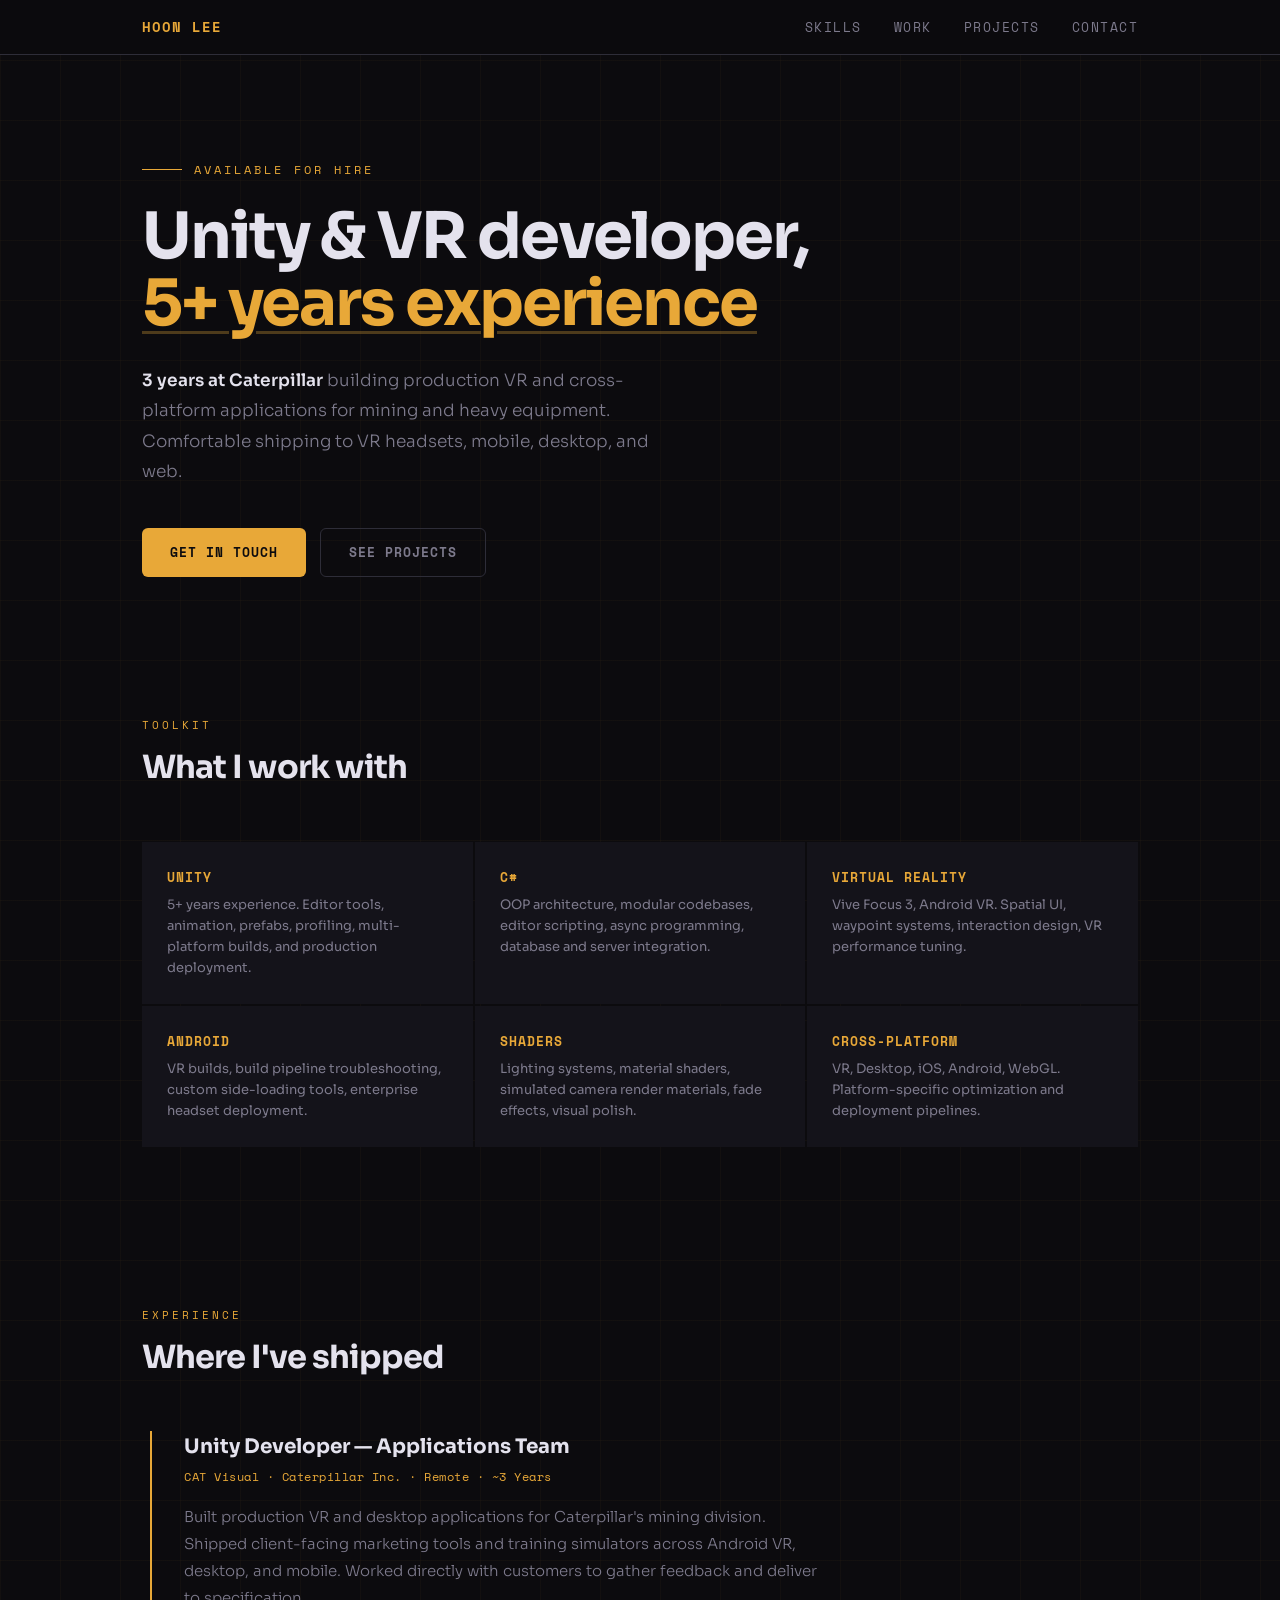
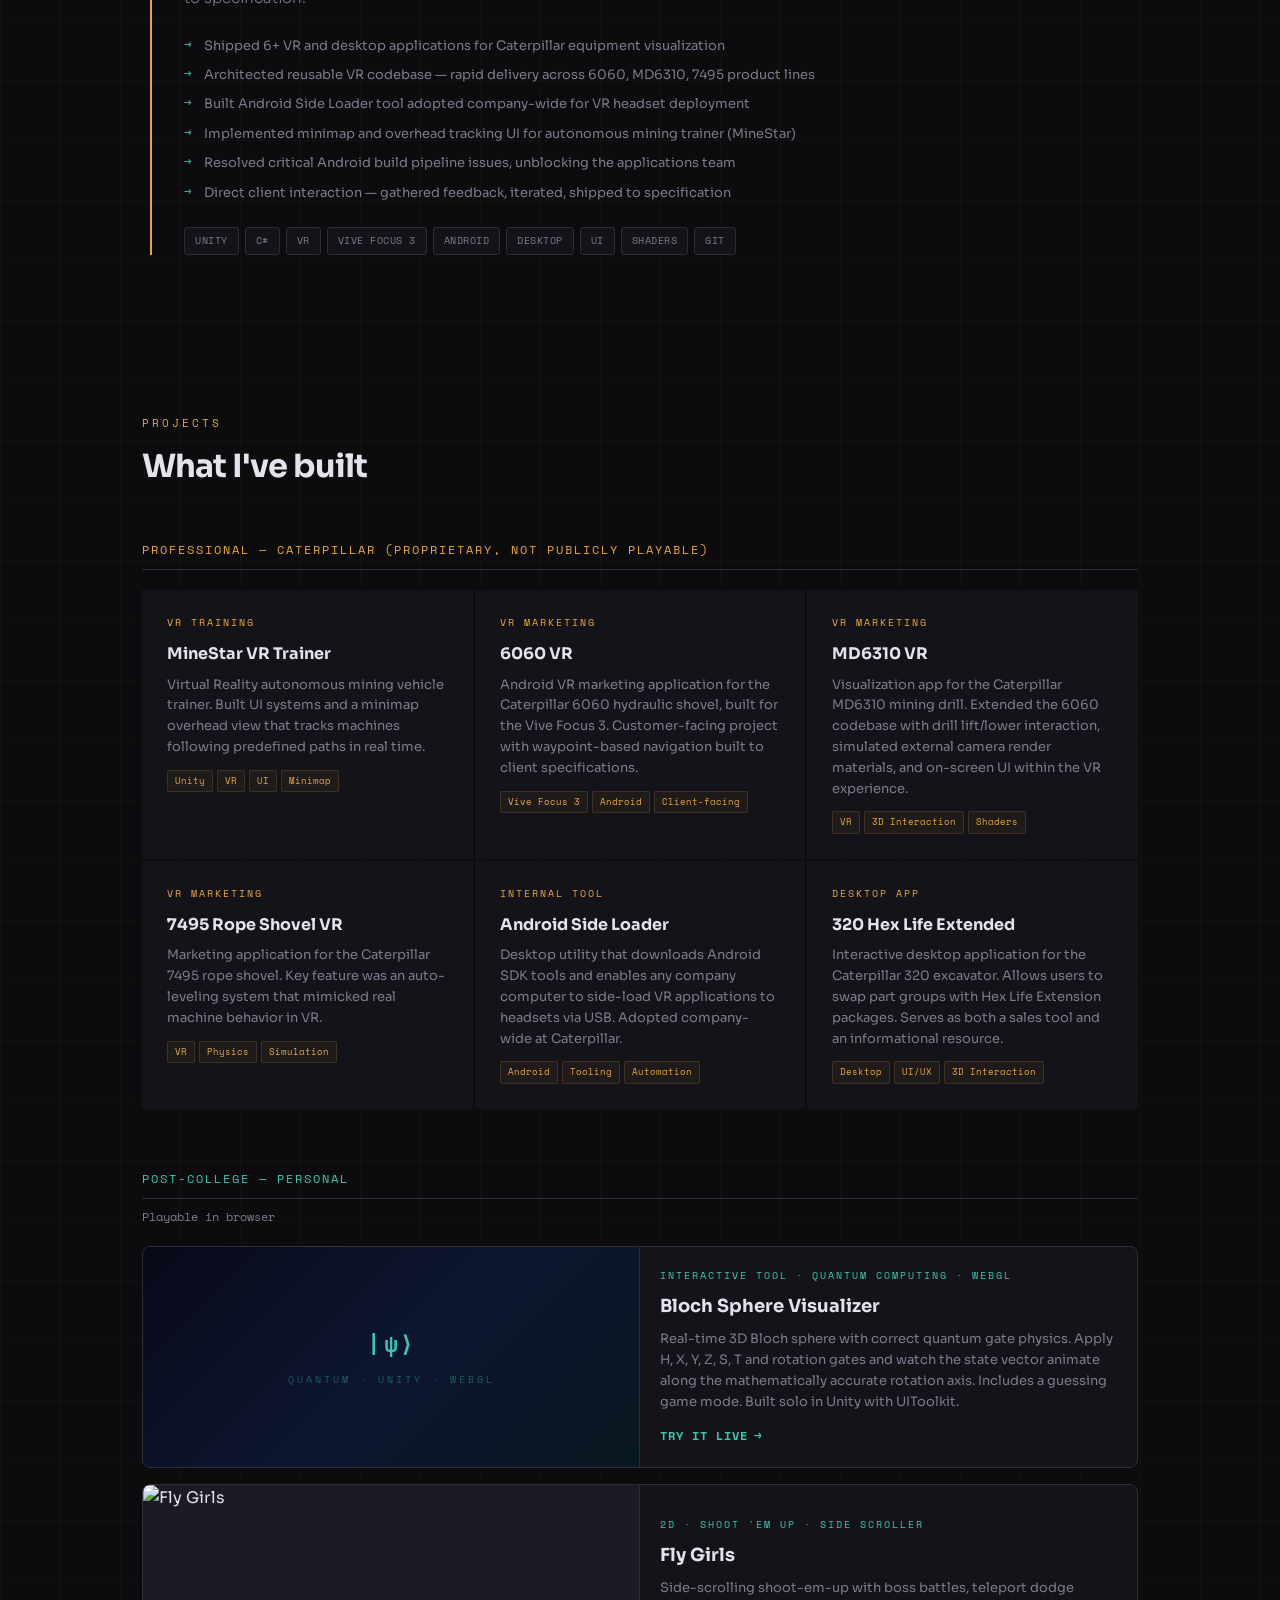
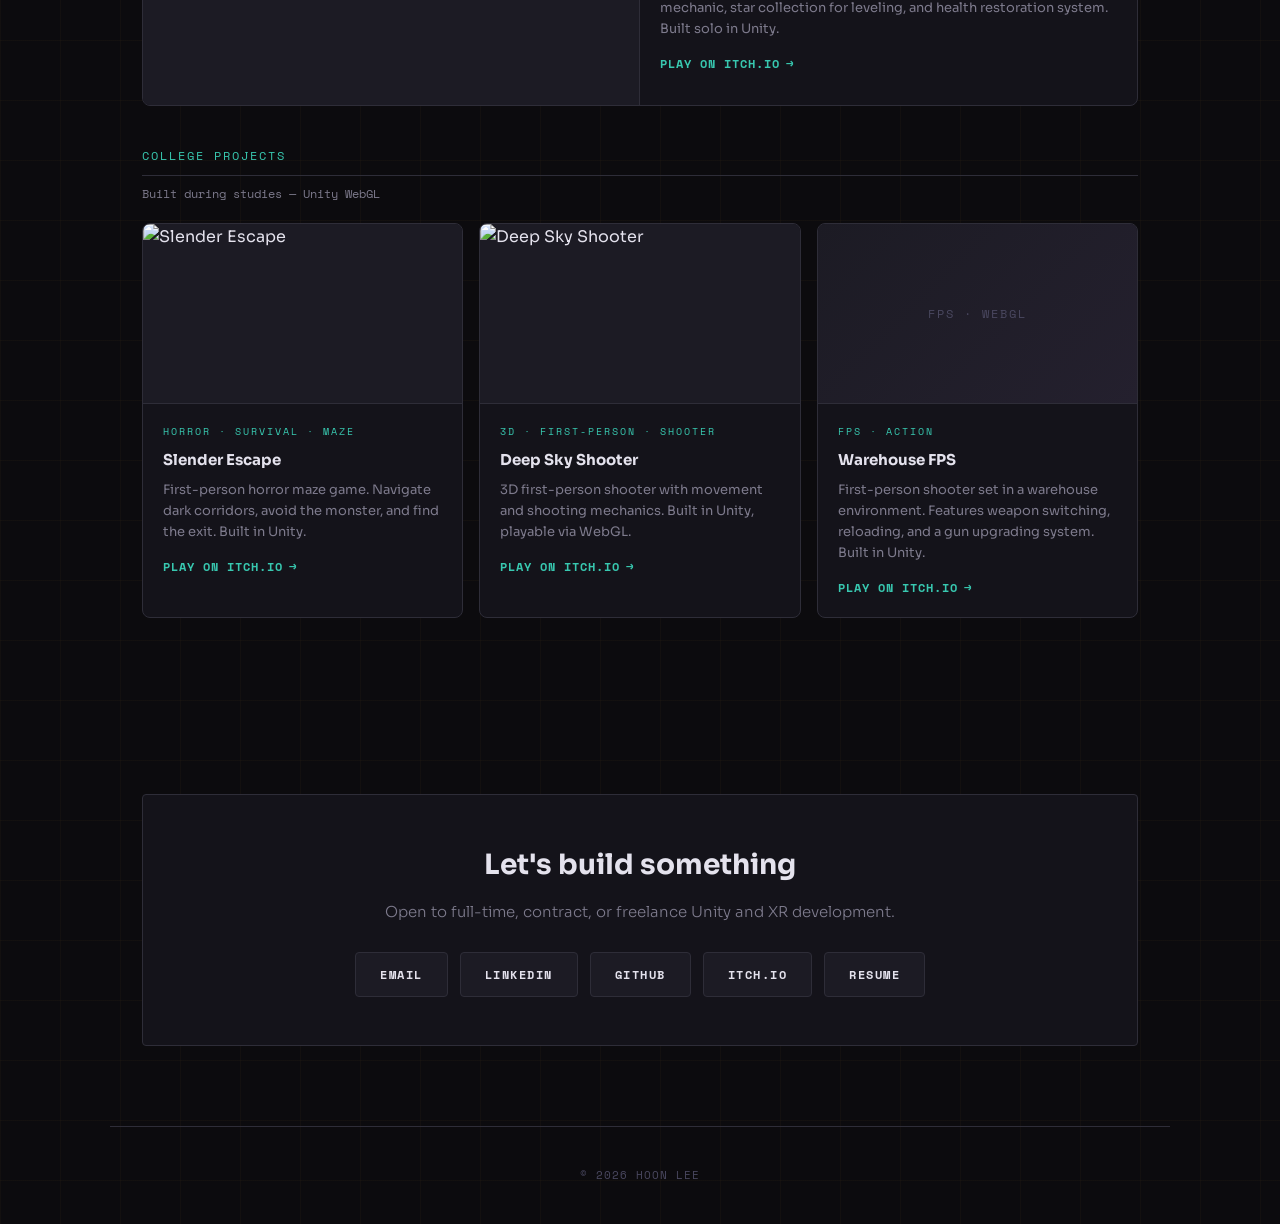
==== commit ae76370f: "Fix" ====
--- a/index.html
+++ b/index.html
@@ -1,40 +1,243 @@
 <!DOCTYPE html>
 <html lang="en">
 <head>
-    <meta charset="UTF-8">
-    <meta name="viewport" content="width=device-width, initial-scale=1.0">
-    <title>My Games</title>
-    <link rel="stylesheet" href="styles.css">
-
-    <link rel="stylesheet" href="https://cdnjs.cloudflare.com/ajax/libs/font-awesome/6.5.2/css/all.min.css">
+<meta charset="UTF-8">
+<meta name="viewport" content="width=device-width, initial-scale=1.0">
+<title>Hoon Lee — Unity & VR Developer</title>
+<link href="https://fonts.googleapis.com/css2?family=Space+Mono:wght@400;700&family=Sora:wght@300;400;600;700&display=swap" rel="stylesheet">
+<style>
+*, *::before, *::after { margin: 0; padding: 0; box-sizing: border-box; }
+:root {
+  --bg: #0c0b0e; --surface: #14131a; --surface2: #1c1b24; --border: #2e2d38;
+  --text: #e4e2ed; --muted: #7d7a8c; --accent: #e8a838; --accent2: #38c8b0;
+  --dim: #4a4860; --heading: 'Sora', sans-serif; --mono: 'Space Mono', monospace; --body: 'Sora', sans-serif;
+}
+body { font-family: var(--body); background: var(--bg); color: var(--text); line-height: 1.6; -webkit-font-smoothing: antialiased; background-image: linear-gradient(rgba(232,168,56,0.03) 1px, transparent 1px), linear-gradient(90deg, rgba(232,168,56,0.03) 1px, transparent 1px); background-size: 60px 60px; }
+a { color: var(--accent2); text-decoration: none; transition: color 0.2s; }
+a:hover { color: var(--accent); }
+::selection { background: rgba(232,168,56,0.25); color: #fff; }
+nav { position: fixed; top: 0; width: 100%; z-index: 100; background: rgba(12,11,14,0.9); backdrop-filter: blur(16px); border-bottom: 1px solid var(--border); }
+nav .inner { max-width: 1060px; margin: 0 auto; padding: 16px 32px; display: flex; justify-content: space-between; align-items: center; }
+nav .logo { font-family: var(--mono); font-weight: 700; font-size: 14px; color: var(--accent); letter-spacing: 1px; }
+nav .links { display: flex; gap: 32px; }
+nav .links a { color: var(--muted); font-size: 13px; font-family: var(--mono); text-transform: uppercase; letter-spacing: 1.5px; }
+nav .links a:hover { color: var(--accent); }
+.hero { max-width: 1060px; margin: 0 auto; padding: 160px 32px 60px; position: relative; }
+.hero .eyebrow { font-family: var(--mono); font-size: 12px; color: var(--accent); text-transform: uppercase; letter-spacing: 3px; margin-bottom: 24px; display: flex; align-items: center; gap: 12px; }
+.hero .eyebrow::before { content: ""; width: 40px; height: 1px; background: var(--accent); }
+.hero h1 { font-family: var(--heading); font-size: clamp(40px, 7vw, 64px); font-weight: 700; line-height: 1.05; letter-spacing: -2px; margin-bottom: 28px; }
+.hero h1 em { font-style: normal; color: var(--accent); text-decoration: underline; text-decoration-color: rgba(232,168,56,0.3); text-underline-offset: 6px; text-decoration-thickness: 3px; }
+.hero .intro { font-size: 17px; color: var(--muted); max-width: 520px; line-height: 1.8; margin-bottom: 40px; font-weight: 300; }
+.hero .intro strong { color: var(--text); font-weight: 600; }
+.cta-row { display: flex; gap: 14px; flex-wrap: wrap; }
+.btn { display: inline-flex; align-items: center; gap: 8px; padding: 13px 28px; border-radius: 6px; font-size: 13px; font-weight: 600; font-family: var(--mono); border: none; cursor: pointer; transition: all 0.25s; text-transform: uppercase; letter-spacing: 1px; }
+.btn-primary { background: var(--accent); color: #0c0b0e; }
+.btn-primary:hover { background: #d49530; color: #0c0b0e; }
+.btn-ghost { background: transparent; color: var(--muted); border: 1px solid var(--border); }
+.btn-ghost:hover { border-color: var(--accent); color: var(--accent); }
+section { max-width: 1060px; margin: 0 auto; padding: 80px 32px; }
+.sec-eyebrow { font-family: var(--mono); font-size: 11px; color: var(--accent); text-transform: uppercase; letter-spacing: 3px; margin-bottom: 8px; }
+.sec-title { font-family: var(--heading); font-size: 32px; font-weight: 700; letter-spacing: -1px; margin-bottom: 48px; }
+.skills-row { display: grid; grid-template-columns: repeat(3, 1fr); gap: 2px; }
+.skill-item { background: var(--surface); padding: 24px; transition: background 0.2s; border: 1px solid transparent; }
+.skill-item:hover { background: var(--surface2); border-color: var(--border); }
+.skill-item h3 { font-family: var(--mono); font-size: 13px; color: var(--accent); text-transform: uppercase; letter-spacing: 1px; margin-bottom: 8px; }
+.skill-item p { font-size: 13px; color: var(--muted); line-height: 1.6; }
+.exp-block { border-left: 2px solid var(--accent); padding: 0 0 0 32px; margin-left: 8px; }
+.exp-block .role { font-family: var(--heading); font-size: 20px; font-weight: 700; margin-bottom: 4px; }
+.exp-block .meta { font-family: var(--mono); font-size: 12px; color: var(--accent); margin-bottom: 16px; letter-spacing: 0.5px; }
+.exp-block .summary { font-size: 15px; color: var(--muted); line-height: 1.8; margin-bottom: 20px; max-width: 640px; font-weight: 300; }
+.exp-list { list-style: none; padding: 0; margin-bottom: 20px; }
+.exp-list li { font-size: 13px; color: var(--muted); line-height: 1.8; padding: 3px 0 3px 20px; position: relative; }
+.exp-list li::before { content: "→"; position: absolute; left: 0; color: var(--accent2); font-family: var(--mono); font-size: 12px; }
+.tag-row { display: flex; flex-wrap: wrap; gap: 6px; }
+.tag-row span { font-size: 10px; font-family: var(--mono); padding: 5px 10px; background: var(--surface); border: 1px solid var(--border); border-radius: 3px; color: var(--muted); text-transform: uppercase; letter-spacing: 0.5px; }
+.pro-label-bar { font-family: var(--mono); font-size: 12px; color: var(--accent); border-bottom: 1px solid var(--border); padding-bottom: 10px; margin-bottom: 20px; text-transform: uppercase; letter-spacing: 2px; }
+.pro-grid { display: grid; grid-template-columns: repeat(auto-fit, minmax(300px, 1fr)); gap: 2px; margin-bottom: 60px; }
+.pro-card { background: var(--surface); padding: 24px; border: 1px solid transparent; transition: all 0.2s; }
+.pro-card:hover { border-color: var(--accent); background: var(--surface2); }
+.pro-card .ptype { font-size: 10px; font-family: var(--mono); color: var(--accent); text-transform: uppercase; letter-spacing: 2px; margin-bottom: 10px; }
+.pro-card h3 { font-size: 16px; font-weight: 700; margin-bottom: 8px; }
+.pro-card p { font-size: 13px; color: var(--muted); line-height: 1.6; }
+.pro-card .ptags { display: flex; flex-wrap: wrap; gap: 4px; margin-top: 12px; }
+.pro-card .ptags span { font-size: 9px; font-family: var(--mono); padding: 3px 7px; background: rgba(232,168,56,0.06); border: 1px solid rgba(232,168,56,0.15); color: var(--accent); border-radius: 2px; }
+.personal-label-bar { font-family: var(--mono); font-size: 12px; color: var(--accent2); border-bottom: 1px solid var(--border); padding-bottom: 10px; margin-bottom: 8px; text-transform: uppercase; letter-spacing: 2px; }
+.personal-sub { font-size: 12px; color: var(--muted); margin-bottom: 20px; font-family: var(--mono); }
+.game-grid { display: grid; grid-template-columns: repeat(auto-fit, minmax(280px, 1fr)); gap: 16px; margin-bottom: 16px; }
+.game-card { background: var(--surface); border: 1px solid var(--border); border-radius: 8px; overflow: hidden; transition: all 0.25s; }
+.game-card:hover { border-color: var(--accent2); transform: translateY(-4px); }
+.game-card.featured { grid-column: 1 / -1; display: grid; grid-template-columns: 1fr 1fr; }
+.game-thumb { height: 180px; background: var(--surface2); overflow: hidden; border-bottom: 1px solid var(--border); }
+.game-card.featured .game-thumb { height: auto; min-height: 220px; border-bottom: none; border-right: 1px solid var(--border); }
+.game-thumb img { width: 100%; height: 100%; object-fit: cover; display: block; }
+.game-body { padding: 20px; display: flex; flex-direction: column; justify-content: center; }
+.game-body .genre { font-size: 10px; font-family: var(--mono); color: var(--accent2); text-transform: uppercase; letter-spacing: 2px; margin-bottom: 8px; }
+.game-body h3 { font-size: 18px; font-weight: 700; margin-bottom: 8px; }
+.game-card:not(.featured) .game-body h3 { font-size: 15px; }
+.game-body p { font-size: 13px; color: var(--muted); line-height: 1.6; margin-bottom: 14px; }
+.game-link { display: inline-flex; align-items: center; gap: 6px; font-size: 12px; font-family: var(--mono); font-weight: 700; color: var(--accent2); text-transform: uppercase; letter-spacing: 1px; transition: color 0.2s; }
+.game-link:hover { color: var(--accent); }
+.game-link::after { content: "→"; }
+.contact-block { background: var(--surface); border: 1px solid var(--border); padding: 48px; text-align: center; border-radius: 4px; }
+.contact-block h2 { font-family: var(--heading); font-size: 28px; font-weight: 700; margin-bottom: 12px; }
+.contact-block p { color: var(--muted); margin-bottom: 28px; font-size: 15px; font-weight: 300; }
+.contact-row { display: flex; gap: 12px; justify-content: center; flex-wrap: wrap; }
+.contact-row a { padding: 12px 24px; font-size: 12px; font-family: var(--mono); font-weight: 700; text-transform: uppercase; letter-spacing: 1.5px; background: var(--surface2); border: 1px solid var(--border); color: var(--text); border-radius: 4px; transition: all 0.2s; }
+.contact-row a:hover { border-color: var(--accent); color: var(--accent); }
+footer { max-width: 1060px; margin: 0 auto; padding: 40px 32px; text-align: center; font-family: var(--mono); font-size: 11px; color: var(--dim); border-top: 1px solid var(--border); letter-spacing: 1px; }
+@media (max-width: 768px) { .skills-row { grid-template-columns: 1fr; } .game-card.featured { grid-template-columns: 1fr; } .game-card.featured .game-thumb { border-right: none; border-bottom: 1px solid var(--border); min-height: 180px; } nav .links { gap: 18px; } .hero { padding: 130px 20px 40px; } section { padding: 60px 20px; } }
+</style>
 </head>
 <body>
-    <div class="container">
-        <header>
-            <h1>My Games</h1>
-            <nav>
-                <ul>
-                    <li><a href="index.html">Home</a></li>
-                    <li><a href="projects.html">Projects</a></li>
-                    <li><a href="contact.html">Contact</a></li>
-                </ul>
-            </nav>
-        </header>
-
-        <main>
-            <section id="about">
-    <h2>About Me</h2>
-    <p>This is my homepage where I talk about my skills and background.</p>
-</section>
-<section id="projects-summary">
-    <h2>Project Highlights</h2>
-    <p>See my detailed projects page for more!</p>
-</section>
-        </main>
-
-        <footer>
-            <p>&copy; 2025 Hoon Lee. All Rights Reserved.</p>
-        </footer>
-    </div>
+
+<nav><div class="inner">
+  <div class="logo">HOON LEE</div>
+  <div class="links">
+    <a href="#skills">Skills</a>
+    <a href="#work">Work</a>
+    <a href="#projects">Projects</a>
+    <a href="#contact">Contact</a>
+  </div>
+</div></nav>
+
+<div class="hero">
+  <div class="eyebrow">Available for hire</div>
+  <h1>Unity & VR developer,<br><em>5+ years experience</em></h1>
+  <p class="intro">
+    <strong>3 years at Caterpillar</strong> building production VR and cross-platform applications for mining and heavy equipment. Comfortable shipping to VR headsets, mobile, desktop, and web.
+  </p>
+  <div class="cta-row">
+    <a href="mailto:hoon.lee.114@gmail.com" class="btn btn-primary">Get in touch</a>
+    <a href="#projects" class="btn btn-ghost">See projects</a>
+  </div>
+</div>
+
+<section id="skills">
+  <div class="sec-eyebrow">Toolkit</div>
+  <div class="sec-title">What I work with</div>
+  <div class="skills-row">
+    <div class="skill-item"><h3>Unity</h3><p>5+ years experience. Editor tools, animation, prefabs, profiling, multi-platform builds, and production deployment.</p></div>
+    <div class="skill-item"><h3>C#</h3><p>OOP architecture, modular codebases, editor scripting, async programming, database and server integration.</p></div>
+    <div class="skill-item"><h3>Virtual Reality</h3><p>Vive Focus 3, Android VR. Spatial UI, waypoint systems, interaction design, VR performance tuning.</p></div>
+    <div class="skill-item"><h3>Android</h3><p>VR builds, build pipeline troubleshooting, custom side-loading tools, enterprise headset deployment.</p></div>
+    <div class="skill-item"><h3>Shaders</h3><p>Lighting systems, material shaders, simulated camera render materials, fade effects, visual polish.</p></div>
+    <div class="skill-item"><h3>Cross-Platform</h3><p>VR, Desktop, iOS, Android, WebGL. Platform-specific optimization and deployment pipelines.</p></div>
+  </div>
+</section>
+
+<section id="work">
+  <div class="sec-eyebrow">Experience</div>
+  <div class="sec-title">Where I've shipped</div>
+  <div class="exp-block">
+    <div class="role">Unity Developer — Applications Team</div>
+    <div class="meta">CAT Visual · Caterpillar Inc. · Remote · ~3 Years</div>
+    <p class="summary">Built production VR and desktop applications for Caterpillar's mining division. Shipped client-facing marketing tools and training simulators across Android VR, desktop, and mobile. Worked directly with customers to gather feedback and deliver to specification.</p>
+    <ul class="exp-list">
+      <li>Shipped 6+ VR and desktop applications for Caterpillar equipment visualization</li>
+      <li>Architected reusable VR codebase — rapid delivery across 6060, MD6310, 7495 product lines</li>
+      <li>Built Android Side Loader tool adopted company-wide for VR headset deployment</li>
+      <li>Implemented minimap and overhead tracking UI for autonomous mining trainer (MineStar)</li>
+      <li>Resolved critical Android build pipeline issues, unblocking the applications team</li>
+      <li>Direct client interaction — gathered feedback, iterated, shipped to specification</li>
+    </ul>
+    <div class="tag-row">
+      <span>Unity</span><span>C#</span><span>VR</span><span>Vive Focus 3</span>
+      <span>Android</span><span>Desktop</span><span>UI</span><span>Shaders</span><span>Git</span>
+    </div>
+  </div>
+</section>
+
+<section id="projects">
+  <div class="sec-eyebrow">Projects</div>
+  <div class="sec-title">What I've built</div>
+
+  <div class="pro-label-bar">Professional — Caterpillar (proprietary, not publicly playable)</div>
+  <div class="pro-grid">
+    <div class="pro-card"><div class="ptype">VR Training</div><h3>MineStar VR Trainer</h3><p>Virtual Reality autonomous mining vehicle trainer. Built UI systems and a minimap overhead view that tracks machines following predefined paths in real time.</p><div class="ptags"><span>Unity</span><span>VR</span><span>UI</span><span>Minimap</span></div></div>
+    <div class="pro-card"><div class="ptype">VR Marketing</div><h3>6060 VR</h3><p>Android VR marketing application for the Caterpillar 6060 hydraulic shovel, built for the Vive Focus 3. Customer-facing project with waypoint-based navigation built to client specifications.</p><div class="ptags"><span>Vive Focus 3</span><span>Android</span><span>Client-facing</span></div></div>
+    <div class="pro-card"><div class="ptype">VR Marketing</div><h3>MD6310 VR</h3><p>Visualization app for the Caterpillar MD6310 mining drill. Extended the 6060 codebase with drill lift/lower interaction, simulated external camera render materials, and on-screen UI within the VR experience.</p><div class="ptags"><span>VR</span><span>3D Interaction</span><span>Shaders</span></div></div>
+    <div class="pro-card"><div class="ptype">VR Marketing</div><h3>7495 Rope Shovel VR</h3><p>Marketing application for the Caterpillar 7495 rope shovel. Key feature was an auto-leveling system that mimicked real machine behavior in VR.</p><div class="ptags"><span>VR</span><span>Physics</span><span>Simulation</span></div></div>
+    <div class="pro-card"><div class="ptype">Internal Tool</div><h3>Android Side Loader</h3><p>Desktop utility that downloads Android SDK tools and enables any company computer to side-load VR applications to headsets via USB. Adopted company-wide at Caterpillar.</p><div class="ptags"><span>Android</span><span>Tooling</span><span>Automation</span></div></div>
+    <div class="pro-card"><div class="ptype">Desktop App</div><h3>320 Hex Life Extended</h3><p>Interactive desktop application for the Caterpillar 320 excavator. Allows users to swap part groups with Hex Life Extension packages. Serves as both a sales tool and an informational resource.</p><div class="ptags"><span>Desktop</span><span>UI/UX</span><span>3D Interaction</span></div></div>
+  </div>
+
+  <div class="personal-label-bar">Post-College — Personal</div>
+  <div class="personal-sub">Playable in browser</div>
+  <div class="game-grid" style="margin-bottom: 40px;">
+
+    <div class="game-card featured">
+      <div class="game-thumb" style="background: linear-gradient(135deg, #080a18 0%, #0d1530 50%, #081820 100%); display:flex; align-items:center; justify-content:center; flex-direction:column; gap:10px;">
+        <span style="color: #38c8b0; font-family: var(--mono); font-size: 22px; letter-spacing: 4px; font-weight:700;">|ψ⟩</span>
+        <span style="color: rgba(56,200,176,0.4); font-family: var(--mono); font-size: 10px; letter-spacing: 3px;">QUANTUM · UNITY · WEBGL</span>
+      </div>
+      <div class="game-body">
+        <div class="genre" style="color: #38c8b0;">Interactive Tool · Quantum Computing · WebGL</div>
+        <h3>Bloch Sphere Visualizer</h3>
+        <p>Real-time 3D Bloch sphere with correct quantum gate physics. Apply H, X, Y, Z, S, T and rotation gates and watch the state vector animate along the mathematically accurate rotation axis. Includes a guessing game mode. Built solo in Unity with UIToolkit.</p>
+        <a href="https://hoonlee412.github.io/QuantumLearning" target="_blank" class="game-link">Try it live</a>
+      </div>
+    </div>
+
+    <div class="game-card featured">
+      <div class="game-thumb"><img src="https://img.itch.zone/aW1hZ2UvMTMxNzE5NS83NjU5ODg1LnBuZw==/original/VLZC6c.png" alt="Fly Girls"></div>
+      <div class="game-body">
+        <div class="genre">2D · Shoot 'Em Up · Side Scroller</div>
+        <h3>Fly Girls</h3>
+        <p>Side-scrolling shoot-em-up with boss battles, teleport dodge mechanic, star collection for leveling, and health restoration system. Built solo in Unity.</p>
+        <a href="https://hoonlee119.itch.io/fly-girls" target="_blank" class="game-link">Play on itch.io</a>
+      </div>
+    </div>
+
+  </div>
+
+  <div class="personal-label-bar">College Projects</div>
+  <div class="personal-sub">Built during studies — Unity WebGL</div>
+  <div class="game-grid">
+    <div class="game-card">
+      <div class="game-thumb"><img src="https://img.itch.zone/aW1hZ2UvMTM4MjY2My84MTAwMjYwLnBuZw==/original/MjdB%2Ff.png" alt="Slender Escape"></div>
+      <div class="game-body">
+        <div class="genre">Horror · Survival · Maze</div>
+        <h3>Slender Escape</h3>
+        <p>First-person horror maze game. Navigate dark corridors, avoid the monster, and find the exit. Built in Unity.</p>
+        <a href="https://hoonlee119.itch.io/slender-escape" target="_blank" class="game-link">Play on itch.io</a>
+      </div>
+    </div>
+    <div class="game-card">
+      <div class="game-thumb"><img src="https://img.itch.zone/aW1hZ2UvMTM3OTkyNy84MTAwMjA3LnBuZw==/original/qgqDSd.png" alt="Deep Sky Shooter"></div>
+      <div class="game-body">
+        <div class="genre">3D · First-Person · Shooter</div>
+        <h3>Deep Sky Shooter</h3>
+        <p>3D first-person shooter with movement and shooting mechanics. Built in Unity, playable via WebGL.</p>
+        <a href="https://hoonlee119.itch.io/skyshooter" target="_blank" class="game-link">Play on itch.io</a>
+      </div>
+    </div>
+    <div class="game-card">
+      <div class="game-thumb" style="background: linear-gradient(135deg, #1c1b24, #24202e); display:flex; align-items:center; justify-content:center;"><span style="color: var(--dim); font-family: var(--mono); font-size: 12px; letter-spacing: 2px;">FPS · WEBGL</span></div>
+      <div class="game-body">
+        <div class="genre">FPS · Action</div>
+        <h3>Warehouse FPS</h3>
+        <p>First-person shooter set in a warehouse environment. Features weapon switching, reloading, and a gun upgrading system. Built in Unity.</p>
+        <a href="https://hoonlee119.itch.io/warehouse-fps" target="_blank" class="game-link">Play on itch.io</a>
+      </div>
+    </div>
+  </div>
+</section>
+
+<section id="contact">
+  <div class="contact-block">
+    <h2>Let's build something</h2>
+    <p>Open to full-time, contract, or freelance Unity and XR development.</p>
+    <div class="contact-row">
+      <a href="mailto:hoon.lee.114@gmail.com">Email</a>
+      <a href="https://www.linkedin.com/in/hoon-lee-751115164/" target="_blank">LinkedIn</a>
+      <a href="https://github.com/hoonlee412" target="_blank">GitHub</a>
+      <a href="https://hoonlee119.itch.io" target="_blank">itch.io</a>
+      <a href="Hoon_Lee_Resume.pdf" target="_blank">Resume</a>
+    </div>
+  </div>
+</section>
+
+<footer>&copy; 2026 HOON LEE</footer>
+
 </body>
-</html>+</html>
